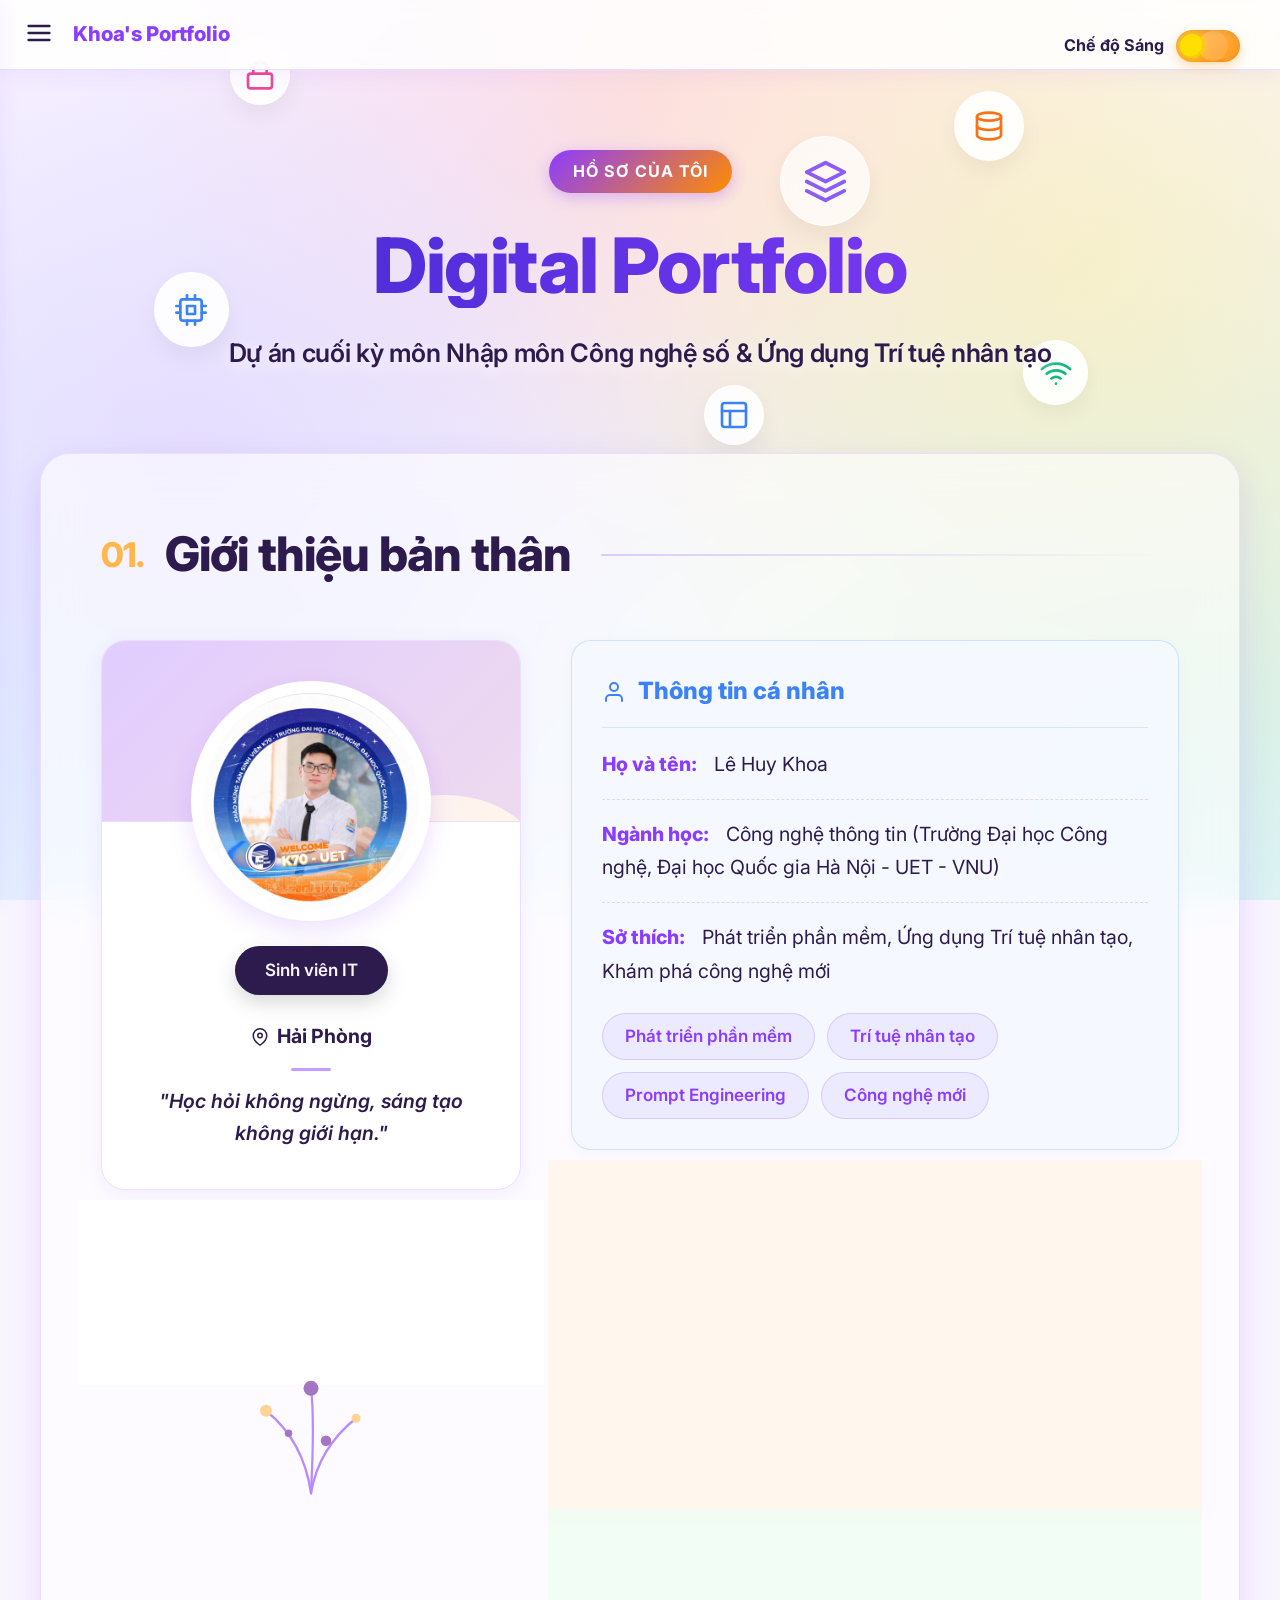
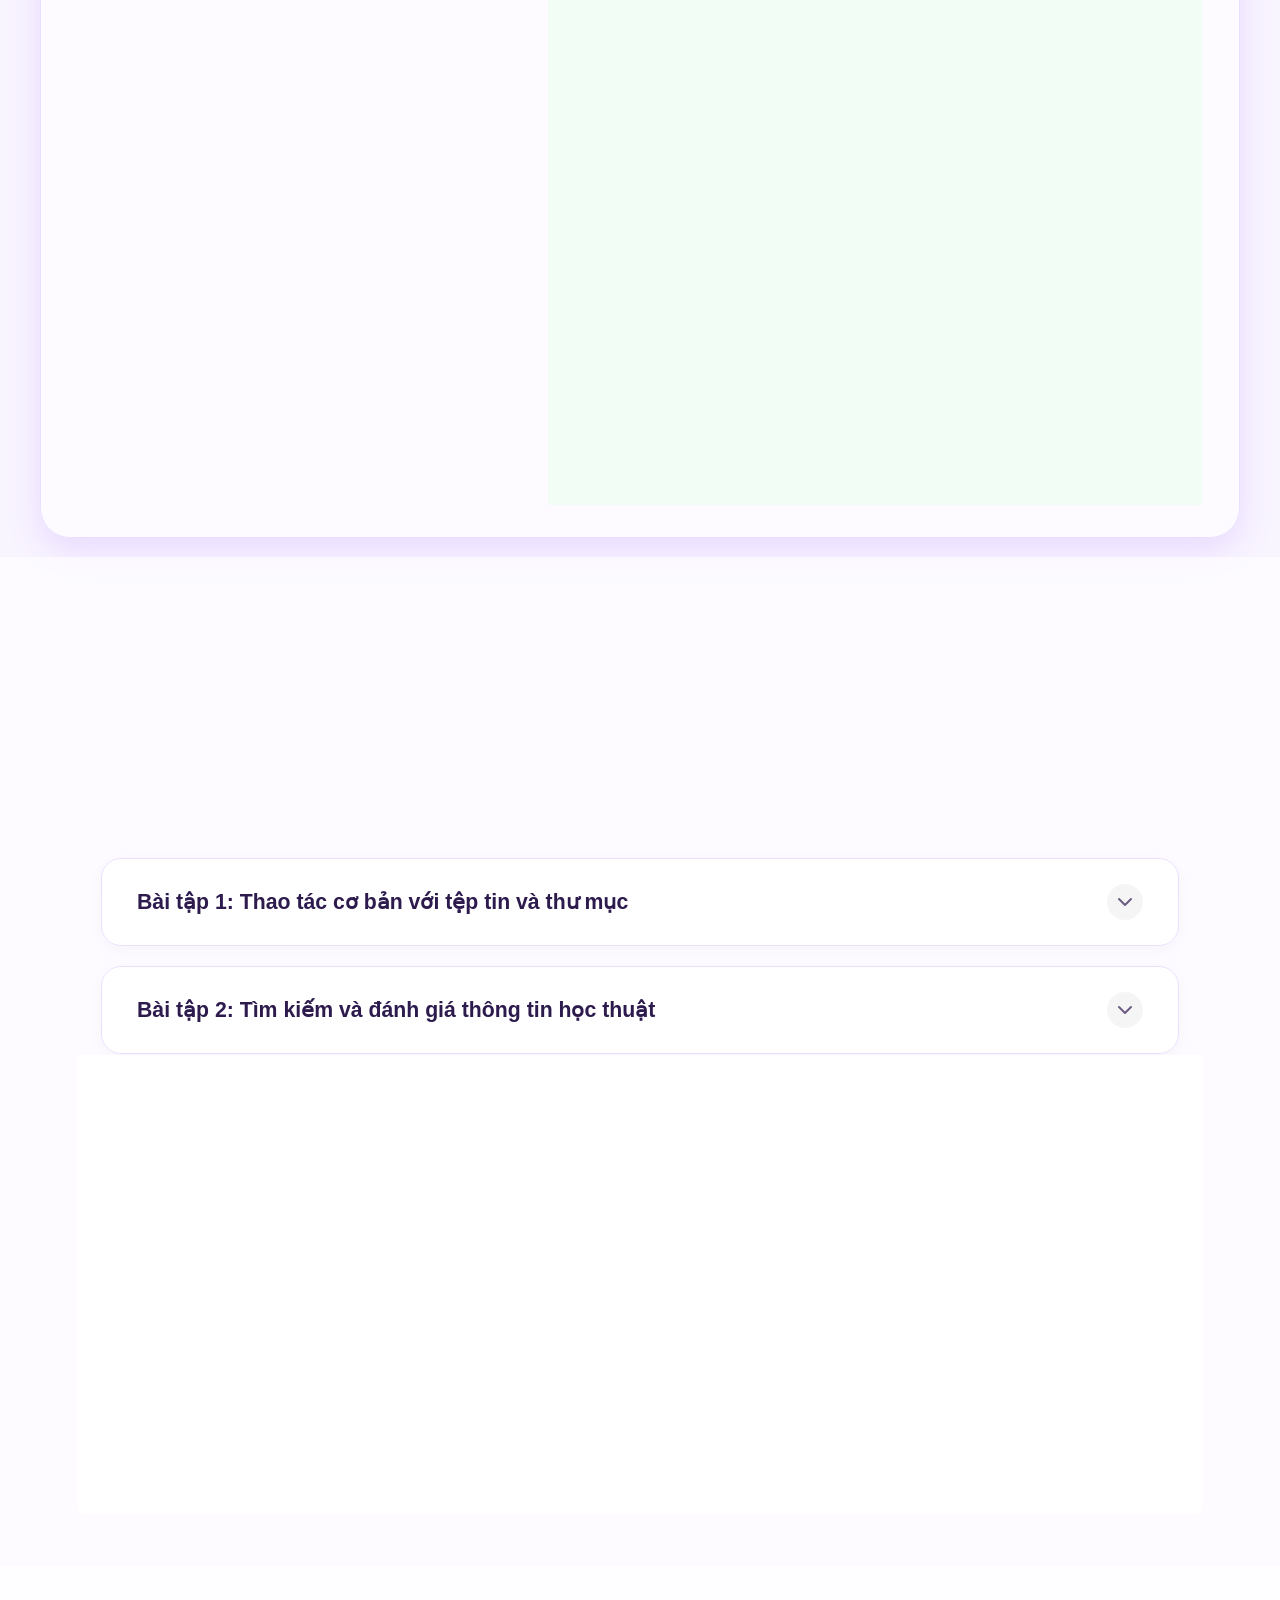
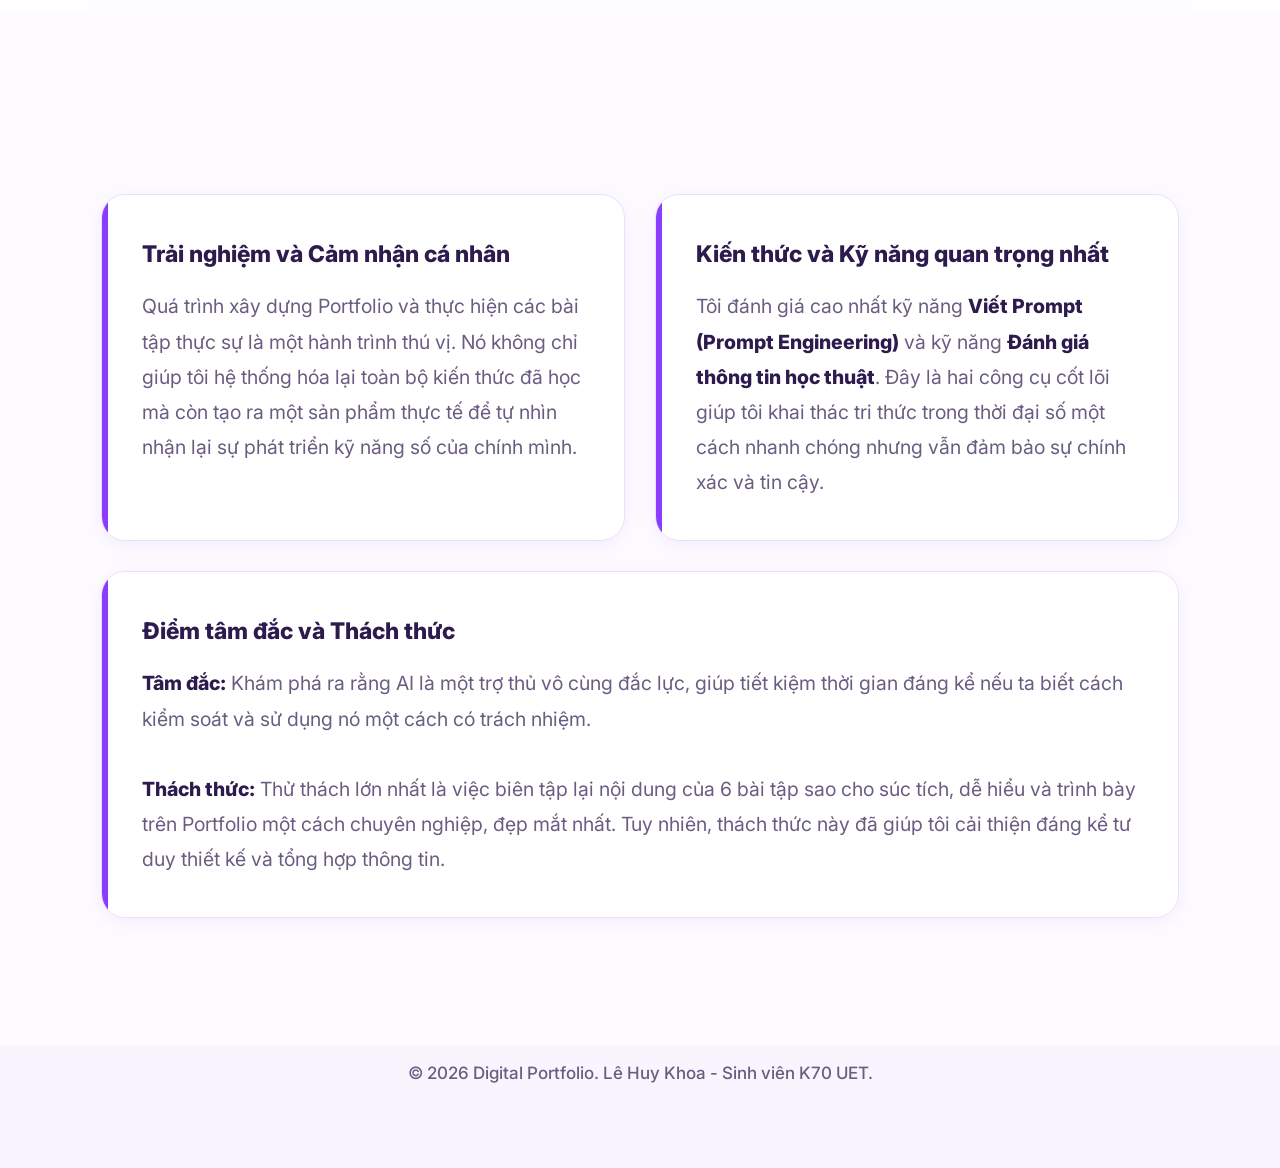
==== index.html @ 53ec8038 "Fix blurriness on toggle button and add dynamic text label" ====
<!DOCTYPE html>
<html lang="vi">
<head>
    <meta charset="UTF-8">
    <meta name="viewport" content="width=device-width, initial-scale=1.0">
    <title>Hồ Sơ Kỹ Năng Số | Nhập môn Công nghệ</title>
    <link href="https://fonts.googleapis.com/css2?family=Inter:wght@300;400;500;600;700;800&display=swap" rel="stylesheet">
    <link rel="stylesheet" href="style.css">
</head>
<body>
    <!-- Theme Toggle Button -->
    <div class="theme-toggle-wrapper">
        <span class="theme-label" id="theme-label">Chế độ Sáng</span>
        <button class="theme-toggle" id="theme-toggle" aria-label="Chuyển đổi chế độ Sáng/Tối">
            <div class="toggle-track">
                <div class="toggle-sun-moon"></div>
            </div>
        </button>
    </div>
    
    <!-- Sidebar Navigation -->
    <aside class="sidebar" id="sidebar">
        <div class="sidebar-header">
            <h3 style="color: var(--primary-color); margin: 0; font-size: 1.5rem; font-weight: 800;">Khoa<span style="color: var(--accent-color);">.</span></h3>
            <button class="menu-close" id="menu-close">
                <svg width="24" height="24" viewBox="0 0 24 24" fill="none" stroke="currentColor" stroke-width="2" stroke-linecap="round" stroke-linejoin="round"><line x1="18" y1="6" x2="6" y2="18"></line><line x1="6" y1="6" x2="18" y2="18"></line></svg>
            </button>
        </div>
        <ul class="sidebar-links">
            <li><a href="#gioi-thieu">
                <svg width="20" height="20" viewBox="0 0 24 24" fill="none" stroke="currentColor" stroke-width="2" stroke-linecap="round" stroke-linejoin="round"><path d="M20 21v-2a4 4 0 0 0-4-4H8a4 4 0 0 0-4 4v2"></path><circle cx="12" cy="7" r="4"></circle></svg>
                Giới thiệu
            </a></li>
            <li class="has-submenu">
                <a href="#du-an" id="du-an-link">
                    <svg width="20" height="20" viewBox="0 0 24 24" fill="none" stroke="currentColor" stroke-width="2" stroke-linecap="round" stroke-linejoin="round"><rect x="2" y="3" width="20" height="14" rx="2" ry="2"></rect><line x1="8" y1="21" x2="16" y2="21"></line><line x1="12" y1="17" x2="12" y2="21"></line></svg>
                    Dự án 
                    <svg class="chevron" width="16" height="16" viewBox="0 0 24 24" fill="none" stroke="currentColor" stroke-width="2" stroke-linecap="round" stroke-linejoin="round"><polyline points="6 9 12 15 18 9"></polyline></svg>
                </a>
                <ul class="submenu">
                    <li><a href="#du-an" class="submenu-link" data-target="0">Bài 1: Thao tác tệp tin</a></li>
                    <li><a href="#du-an" class="submenu-link" data-target="1">Bài 2: Tìm kiếm TT</a></li>
                    <li><a href="#du-an" class="submenu-link" data-target="2">Bài 3: Viết Prompt</a></li>
                    <li><a href="#du-an" class="submenu-link" data-target="3">Bài 4: Hợp tác nhóm</a></li>
                    <li><a href="#du-an" class="submenu-link" data-target="4">Bài 5: AI tạo sinh</a></li>
                    <li><a href="#du-an" class="submenu-link" data-target="5">Bài 6: AI có trách nhiệm</a></li>
                </ul>
            </li>
            <li><a href="#tong-ket">
                <svg width="20" height="20" viewBox="0 0 24 24" fill="none" stroke="currentColor" stroke-width="2" stroke-linecap="round" stroke-linejoin="round"><path d="M14 2H6a2 2 0 0 0-2 2v16a2 2 0 0 0 2 2h12a2 2 0 0 0 2-2V8z"></path><polyline points="14 2 14 8 20 8"></polyline><line x1="16" y1="13" x2="8" y2="13"></line><line x1="16" y1="17" x2="8" y2="17"></line><polyline points="10 9 9 9 8 9"></polyline></svg>
                Tổng kết
            </a></li>
        </ul>
    </aside>

    <!-- Top Navigation Bar (Mobile Header) -->
    <nav class="top-nav-mobile">
        <button class="hamburger" id="hamburger">
            <svg width="28" height="28" viewBox="0 0 24 24" fill="none" stroke="currentColor" stroke-width="2" stroke-linecap="round" stroke-linejoin="round"><line x1="3" y1="12" x2="21" y2="12"></line><line x1="3" y1="6" x2="21" y2="6"></line><line x1="3" y1="18" x2="21" y2="18"></line></svg>
        </button>
        <div class="mobile-logo">Khoa's Portfolio</div>
    </nav>
    <header class="hero">
        <!-- Animated Tech Bubbles -->
        <div class="tech-bubble bubble-pink bubble-1">
            <svg width="24" height="24" viewBox="0 0 24 24" fill="none" stroke="currentColor" stroke-width="2" stroke-linecap="round" stroke-linejoin="round">
                <rect x="3" y="11" width="18" height="11" rx="2" ry="2"></rect>
                <path d="M7 11V7a5 5 0 0 1 10 0v4"></path>
            </svg>
        </div>
        <div class="tech-bubble bubble-orange bubble-2">
            <svg width="24" height="24" viewBox="0 0 24 24" fill="none" stroke="currentColor" stroke-width="2" stroke-linecap="round" stroke-linejoin="round">
                <ellipse cx="12" cy="5" rx="9" ry="3"></ellipse>
                <path d="M21 12c0 1.66-4 3-9 3s-9-1.34-9-3"></path>
                <path d="M3 5v14c0 1.66 4 3 9 3s9-1.34 9-3V5"></path>
            </svg>
        </div>
        <div class="tech-bubble bubble-blue bubble-3">
            <svg width="24" height="24" viewBox="0 0 24 24" fill="none" stroke="currentColor" stroke-width="2" stroke-linecap="round" stroke-linejoin="round">
                <rect x="4" y="4" width="16" height="16" rx="2" ry="2"></rect>
                <rect x="9" y="9" width="6" height="6"></rect>
                <line x1="9" y1="1" x2="9" y2="4"></line>
                <line x1="15" y1="1" x2="15" y2="4"></line>
                <line x1="9" y1="20" x2="9" y2="23"></line>
                <line x1="15" y1="20" x2="15" y2="23"></line>
                <line x1="20" y1="9" x2="23" y2="9"></line>
                <line x1="20" y1="14" x2="23" y2="14"></line>
                <line x1="1" y1="9" x2="4" y2="9"></line>
                <line x1="1" y1="14" x2="4" y2="14"></line>
            </svg>
        </div>
        <div class="tech-bubble bubble-green bubble-4">
            <svg width="24" height="24" viewBox="0 0 24 24" fill="none" stroke="currentColor" stroke-width="2" stroke-linecap="round" stroke-linejoin="round">
                <path d="M5 12.55a11 11 0 0 1 14.08 0"></path>
                <path d="M1.42 9a16 16 0 0 1 21.16 0"></path>
                <path d="M8.53 16.11a6 6 0 0 1 6.95 0"></path>
                <line x1="12" y1="20" x2="12.01" y2="20"></line>
            </svg>
        </div>
        <div class="tech-bubble bubble-purple bubble-5">
            <svg width="24" height="24" viewBox="0 0 24 24" fill="none" stroke="currentColor" stroke-width="2" stroke-linecap="round" stroke-linejoin="round">
                <polygon points="12 2 2 7 12 12 22 7 12 2"></polygon>
                <polyline points="2 17 12 22 22 17"></polyline>
                <polyline points="2 12 12 17 22 12"></polyline>
            </svg>
        </div>
        <div class="tech-bubble bubble-blue bubble-6">
            <svg width="24" height="24" viewBox="0 0 24 24" fill="none" stroke="currentColor" stroke-width="2" stroke-linecap="round" stroke-linejoin="round">
                <rect x="3" y="3" width="18" height="18" rx="2" ry="2"></rect>
                <line x1="3" y1="9" x2="21" y2="9"></line>
                <line x1="9" y1="21" x2="9" y2="9"></line>
            </svg>
        </div>
        <div class="container">
            <div class="code-badge">Hồ Sơ Của Tôi</div>
            <h1>Digital Portfolio</h1>
            <p class="subtitle">Dự án cuối kỳ môn Nhập môn Công nghệ số & Ứng dụng Trí tuệ nhân tạo</p>
        </div>
    </header>

    <main class="container">
        <!-- Trang Giới thiệu -->
        <section id="gioi-thieu" class="section glass-panel">
            <h2><span class="section-num">01.</span> Giới thiệu bản thân</h2>
            
            <div class="profile-wrapper">
                <div class="left-column">
                    <div class="profile-sidebar">
                        <div class="avatar-glow">
                            <img src="avatar.png" alt="Ảnh cá nhân" class="avatar-img" id="user-avatar">
                        </div>
                        <div class="tech-badge">
                            Sinh viên IT
                        </div>
                        <div class="profile-extra">
                            <p class="location">
                                <svg width="18" height="18" viewBox="0 0 24 24" fill="none" stroke="currentColor" stroke-width="2" stroke-linecap="round" stroke-linejoin="round"><path d="M21 10c0 7-9 13-9 13s-9-6-9-13a9 9 0 0 1 18 0z"></path><circle cx="12" cy="10" r="3"></circle></svg>
                                Hải Phòng
                            </p>
                            <div class="divider"></div>
                            <p class="quote">"Học hỏi không ngừng, sáng tạo không giới hạn."</p>
                        </div>
                    </div>
                    
                    <!-- Decorative Connect Card -->
                    <div class="info-item connect-card" style="text-align: center; padding: 25px;">
                        <h4 style="color: var(--primary-color); margin-bottom: 15px; font-size: 1.3rem; font-weight: 800;">Kết nối với mình</h4>
                        <div class="social-links" style="display: flex; justify-content: center; gap: 20px;">
                            <a href="#" style="color: var(--text-muted); transition: color 0.3s;"><svg width="24" height="24" viewBox="0 0 24 24" fill="none" stroke="currentColor" stroke-width="2" stroke-linecap="round" stroke-linejoin="round"><path d="M9 19c-5 1.5-5-2.5-7-3m14 6v-3.87a3.37 3.37 0 0 0-.94-2.61c3.14-.35 6.44-1.54 6.44-7A5.44 5.44 0 0 0 20 4.77 5.07 5.07 0 0 0 19.91 1S18.73.65 16 2.48a13.38 13.38 0 0 0-7 0C6.27.65 5.09 1 5.09 1A5.07 5.07 0 0 0 5 4.77a5.44 5.44 0 0 0-1.5 3.78c0 5.42 3.3 6.61 6.44 7A3.37 3.37 0 0 0 9 18.13V22"></path></svg></a>
                            <a href="#" style="color: var(--text-muted); transition: color 0.3s;"><svg width="24" height="24" viewBox="0 0 24 24" fill="none" stroke="currentColor" stroke-width="2" stroke-linecap="round" stroke-linejoin="round"><path d="M16 8a6 6 0 0 1 6 6v7h-4v-7a2 2 0 0 0-2-2 2 2 0 0 0-2 2v7h-4v-7a6 6 0 0 1 6-6z"></path><rect x="2" y="9" width="4" height="12"></rect><circle cx="4" cy="4" r="2"></circle></svg></a>
                            <a href="#" style="color: var(--text-muted); transition: color 0.3s;"><svg width="24" height="24" viewBox="0 0 24 24" fill="none" stroke="currentColor" stroke-width="2" stroke-linecap="round" stroke-linejoin="round"><path d="M4 4h16c1.1 0 2 .9 2 2v12c0 1.1-.9 2-2 2H4c-1.1 0-2-.9-2-2V6c0-1.1.9-2 2-2z"></path><polyline points="22,6 12,13 2,6"></polyline></svg></a>
                        </div>
                    </div>

                    <!-- Decorative illustration to fill space -->
                    <div class="decorative-art" style="text-align: center; margin-top: -10px; opacity: 0.6;">
                        <svg width="150" height="120" viewBox="0 0 200 150" fill="none" xmlns="http://www.w3.org/2000/svg">
                            <path d="M100 150 Q90 80 40 40" stroke="var(--primary-color)" stroke-width="3" fill="none" stroke-linecap="round"/>
                            <path d="M100 150 Q110 90 160 50" stroke="var(--primary-color)" stroke-width="3" fill="none" stroke-linecap="round"/>
                            <path d="M100 150 Q105 50 100 10" stroke="var(--primary-color)" stroke-width="3" fill="none" stroke-linecap="round"/>
                            <circle cx="40" cy="40" r="8" fill="var(--accent-light)"/>
                            <circle cx="160" cy="50" r="6" fill="var(--accent-light)"/>
                            <circle cx="100" cy="10" r="10" fill="var(--primary-hover)"/>
                            <circle cx="70" cy="70" r="5" fill="var(--primary-hover)"/>
                            <circle cx="120" cy="80" r="7" fill="var(--primary-hover)"/>
                        </svg>
                    </div>
                </div>
                
                <div class="info-grid custom-grid">
                    <div class="info-item personal-info tint-blue">
                        <h3>
                            <svg width="24" height="24" viewBox="0 0 24 24" fill="none" stroke="currentColor" stroke-width="2" stroke-linecap="round" stroke-linejoin="round"><path d="M20 21v-2a4 4 0 0 0-4-4H8a4 4 0 0 0-4 4v2"></path><circle cx="12" cy="7" r="4"></circle></svg>
                            Thông tin cá nhân
                        </h3>
                        <ul class="tech-list">
                            <li><strong>Họ và tên:</strong> Lê Huy Khoa</li>
                            <li><strong>Ngành học:</strong> Công nghệ thông tin (Trường Đại học Công nghệ, Đại học Quốc gia Hà Nội - UET - VNU)</li>
                            <li><strong>Sở thích:</strong> Phát triển phần mềm, Ứng dụng Trí tuệ nhân tạo, Khám phá công nghệ mới</li>
                        </ul>
                        <div class="tech-skills">
                            <span class="skill-tag">Phát triển phần mềm</span>
                            <span class="skill-tag">Trí tuệ nhân tạo</span>
                            <span class="skill-tag">Prompt Engineering</span>
                            <span class="skill-tag">Công nghệ mới</span>
                        </div>
                    </div>
                    <div class="info-item tint-orange">
                        <h3>
                            <svg width="24" height="24" viewBox="0 0 24 24" fill="none" stroke="currentColor" stroke-width="2" stroke-linecap="round" stroke-linejoin="round"><line x1="12" y1="20" x2="12" y2="10"></line><line x1="18" y1="20" x2="18" y2="4"></line><line x1="6" y1="20" x2="6" y2="16"></line></svg>
                            Định hướng Phát triển
                        </h3>
                        <p>Định hướng của mình là liên tục rèn luyện và nâng cao trình độ chuyên môn để trở thành một <strong>kỹ sư phần mềm</strong> toàn diện. Mình khao khát được tạo ra những sản phẩm số có giá trị thực tiễn, đặc biệt là các phần mềm kết hợp AI để giải quyết các bài toán trong đời sống.</p>
                    </div>
                    <div class="info-item tint-green">
                        <h3>
                            <svg width="24" height="24" viewBox="0 0 24 24" fill="none" stroke="currentColor" stroke-width="2" stroke-linecap="round" stroke-linejoin="round"><path d="M22 19a2 2 0 0 1-2 2H4a2 2 0 0 1-2-2V5a2 2 0 0 1 2-2h5l2 3h9a2 2 0 0 1 2 2z"></path></svg>
                            Ý nghĩa của Portfolio
                        </h3>
                        <ul class="tech-list">
                            <li>Đúc kết và hệ thống hóa lại toàn bộ những kỹ năng cốt lõi đã tích lũy qua học phần "Nhập môn Công nghệ số & Ứng dụng Trí tuệ nhân tạo".</li>
                            <li>Xây dựng một hồ sơ năng lực trực tuyến chuyên nghiệp nhằm phục vụ cho công việc và học tập ở các giai đoạn sau.</li>
                            <li>Liên kết các bài tập thực hành đơn lẻ thành một dự án tổng thể và thống nhất.</li>
                            <li>Lưu giữ và chia sẻ hành trình trải nghiệm qua 6 nhiệm vụ lớn nhỏ trong suốt khóa học.</li>
                        </ul>
                    </div>
                </div>
            </div>
        </section>

        <!-- Trang Dự án -->
        <section id="du-an" class="section glass-panel">
            <h2><span class="section-num">02.</span> Dự án & Bài tập</h2>
            <p class="section-desc">Tập hợp các bài tập và dự án thực hành trong suốt khóa học. <strong>(Nhấn vào từng bài tập để xem chi tiết)</strong></p>
            
            <div class="accordion">
                <!-- Bài tập 1 -->
                <div class="accordion-item">
                    <button class="accordion-header">
                        Bài tập 1: Thao tác cơ bản với tệp tin và thư mục
                        <svg class="icon" width="24" height="24" viewBox="0 0 24 24" fill="none" stroke="currentColor" stroke-width="2" stroke-linecap="round" stroke-linejoin="round"><polyline points="6 9 12 15 18 9"></polyline></svg>
                    </button>
                    <div class="accordion-content">
                        <div class="content-inner split-screen">
                            <div class="split-left">
                                <div class="pdf-container">
                                <div class="mobile-pdf-fallback">
                                    <a href="Thao tác cơ bản với tệp tin và thư mục.pdf" target="_blank" class="btn-download">📄 Nhấn vào đây để Xem/Tải File PDF (Dành cho điện thoại)</a>
                                </div>
                                <embed src="Thao tác cơ bản với tệp tin và thư mục.pdf" type="application/pdf" width="100%" height="600px">
                            </div>
                            </div>
                            <div class="split-right">
                                <div class="project-info">
                                    <h4>Mục tiêu:</h4>
                            <p>Hiểu và thực hành quản lý tệp tin hiệu quả. Trình bày cấu trúc thư mục tối ưu và tuân thủ các quy tắc đặt tên tệp rõ ràng, khoa học.</p>
                            <h4>Tóm tắt quá trình thực hiện:</h4>
                            <p>Tiến hành thiết lập một cấu trúc cây thư mục logic phục vụ cho việc học tập nhiều môn học khác nhau. Áp dụng các quy tắc đặt tên tệp thống nhất (ví dụ: TenMon_BaiTap_HoTen) và chụp ảnh minh họa lại quá trình này.</p>
                                </div>
                            </div>
                        </div>
                    </div>
                </div>

                <!-- Bài tập 2 -->
                <div class="accordion-item">
                    <button class="accordion-header">
                        Bài tập 2: Tìm kiếm và đánh giá thông tin học thuật
                        <svg class="icon" width="24" height="24" viewBox="0 0 24 24" fill="none" stroke="currentColor" stroke-width="2" stroke-linecap="round" stroke-linejoin="round"><polyline points="6 9 12 15 18 9"></polyline></svg>
                    </button>
                    <div class="accordion-content">
                        <div class="content-inner split-screen">
                            <div class="split-left">
                                <div class="pdf-container">
                                <div class="mobile-pdf-fallback">
                                    <a href="Tìm kiếm và đánh giá thông tin học thuật.pdf" target="_blank" class="btn-download">📄 Nhấn vào đây để Xem/Tải File PDF (Dành cho điện thoại)</a>
                                </div>
                                <embed src="Tìm kiếm và đánh giá thông tin học thuật.pdf" type="application/pdf" width="100%" height="600px">
                            </div>
                            </div>
                            <div class="split-right">
                                <div class="project-info">
                                    <h4>Mục tiêu:</h4>
                            <p>Thành thạo sử dụng các toán tử tìm kiếm nâng cao để tra cứu tài liệu học thuật và biết cách đánh giá độ tin cậy của các nguồn thông tin.</p>
                            <h4>Tóm tắt quá trình thực hiện:</h4>
                            <p>Sử dụng các nền tảng như Google Scholar, kết hợp các toán tử (AND, OR, ngoặc kép "", site:) để lọc kết quả. Sau đó, lập bảng phân tích, đánh giá các nguồn thông tin thu thập được dựa trên tính chính xác, tính khách quan và độ uy tín.</p>
                                </div>
                            </div>
                        </div>
                    </div>
                </div>

                <!-- Bài tập 3 -->
                <div class="accordion-item">
                    <button class="accordion-header">
                        Bài tập 3: Viết Prompt hiệu quả cho các tác vụ học tập
                        <svg class="icon" width="24" height="24" viewBox="0 0 24 24" fill="none" stroke="currentColor" stroke-width="2" stroke-linecap="round" stroke-linejoin="round"><polyline points="6 9 12 15 18 9"></polyline></svg>
                    </button>
                    <div class="accordion-content">
                        <div class="content-inner split-screen">
                            <div class="split-left">
                                <div class="pdf-container">
                                <div class="mobile-pdf-fallback">
                                    <a href="Viết Prompt hiệu quả cho các tác vụ học tập.pdf" target="_blank" class="btn-download">📄 Nhấn vào đây để Xem/Tải File PDF (Dành cho điện thoại)</a>
                                </div>
                                <embed src="Viết Prompt hiệu quả cho các tác vụ học tập.pdf" type="application/pdf" width="100%" height="600px">
                            </div>
                            </div>
                            <div class="split-right">
                                <div class="project-info">
                                    <h4>Mục tiêu:</h4>
                            <p>Tương tác hiệu quả với các công cụ Trí tuệ nhân tạo (Generative AI) bằng cách viết lời nhắc (Prompt) tối ưu, rõ ràng và có đầy đủ ngữ cảnh.</p>
                            <h4>Tóm tắt quá trình thực hiện:</h4>
                            <p>Thực hiện so sánh kết quả sinh ra giữa một prompt cơ bản (ngắn gọn, thiếu ngữ cảnh) và một prompt đã được cải tiến (áp dụng các nguyên tắc đóng vai, nêu rõ yêu cầu, định dạng đầu ra). Phân tích sự vượt trội về chất lượng câu trả lời từ AI.</p>
                                </div>
                            </div>
                        </div>
                    </div>
                </div>

                <!-- Bài tập 4 -->
                <div class="accordion-item">
                    <button class="accordion-header">
                        Bài tập 4: Sử dụng công cụ hợp tác trực tuyến cho dự án nhóm
                        <svg class="icon" width="24" height="24" viewBox="0 0 24 24" fill="none" stroke="currentColor" stroke-width="2" stroke-linecap="round" stroke-linejoin="round"><polyline points="6 9 12 15 18 9"></polyline></svg>
                    </button>
                    <div class="accordion-content">
                        <div class="content-inner split-screen">
                            <div class="split-left">
                                <div class="pdf-container">
                                <div class="mobile-pdf-fallback">
                                    <a href="Sử dụng công cụ hợp tác trực tuyến cho dự án nhóm.pdf" target="_blank" class="btn-download">📄 Nhấn vào đây để Xem/Tải File PDF (Dành cho điện thoại)</a>
                                </div>
                                <embed src="Sử dụng công cụ hợp tác trực tuyến cho dự án nhóm.pdf" type="application/pdf" width="100%" height="600px">
                            </div>
                            </div>
                            <div class="split-right">
                                <div class="project-info">
                                    <h4>Mục tiêu:</h4>
                            <p>Áp dụng thành thạo các công cụ làm việc nhóm trực tuyến để quản lý tiến độ, chia sẻ tài nguyên và duy trì giao tiếp hiệu quả trong dự án.</p>
                            <h4>Tóm tắt quá trình thực hiện:</h4>
                            <p>Khởi tạo không gian làm việc trên công cụ quản lý dự án, tiến hành phân công nhiệm vụ rõ ràng cho từng thành viên. Sử dụng Google Docs/Drive để chỉnh sửa tài liệu đồng thời, phối hợp trực tuyến và lưu lại các minh chứng làm việc nhóm.</p>
                                </div>
                            </div>
                        </div>
                    </div>
                </div>

                <!-- Bài tập 5 -->
                <div class="accordion-item">
                    <button class="accordion-header">
                        Bài tập 5: Sử dụng AI tạo sinh hỗ trợ sáng tạo nội dung
                        <svg class="icon" width="24" height="24" viewBox="0 0 24 24" fill="none" stroke="currentColor" stroke-width="2" stroke-linecap="round" stroke-linejoin="round"><polyline points="6 9 12 15 18 9"></polyline></svg>
                    </button>
                    <div class="accordion-content">
                        <div class="content-inner split-screen">
                            <div class="split-left">
                                <div class="pdf-container">
                                <div class="mobile-pdf-fallback">
                                    <a href="Sử dụng Al tạo sinh hỗ trợ sáng tạo nội dung.pdf" target="_blank" class="btn-download">📄 Nhấn vào đây để Xem/Tải File PDF (Dành cho điện thoại)</a>
                                </div>
                                <embed src="Sử dụng Al tạo sinh hỗ trợ sáng tạo nội dung.pdf" type="application/pdf" width="100%" height="600px">
                            </div>
                            </div>
                            <div class="split-right">
                                <div class="project-info">
                                    <h4>Mục tiêu:</h4>
                            <p>Khai thác tiềm năng của AI tạo sinh (sinh văn bản, hình ảnh) để tối ưu hóa và hỗ trợ quá trình sáng tạo nội dung số phong phú.</p>
                            <h4>Tóm tắt quá trình thực hiện:</h4>
                            <p>Sử dụng AI để gợi ý ý tưởng, phác thảo cấu trúc bài viết và hỗ trợ tạo ra các thành phần nội dung số (ví dụ: hình ảnh minh họa). Sau đó, tiến hành chỉnh sửa, biên tập lại để tạo ra sản phẩm hoàn thiện mang dấu ấn cá nhân.</p>
                                </div>
                            </div>
                        </div>
                    </div>
                </div>

                <!-- Bài tập 6 -->
                <div class="accordion-item">
                    <button class="accordion-header">
                        Bài tập 6: Sử dụng AI có trách nhiệm trong học tập và nghiên cứu
                        <svg class="icon" width="24" height="24" viewBox="0 0 24 24" fill="none" stroke="currentColor" stroke-width="2" stroke-linecap="round" stroke-linejoin="round"><polyline points="6 9 12 15 18 9"></polyline></svg>
                    </button>
                    <div class="accordion-content">
                        <div class="content-inner split-screen">
                            <div class="split-left">
                                <div class="pdf-container">
                                <div class="mobile-pdf-fallback">
                                    <a href="Sử dụng Al có trách nghiệm trong học tập và nghiên cứu.pdf" target="_blank" class="btn-download">📄 Nhấn vào đây để Xem/Tải File PDF (Dành cho điện thoại)</a>
                                </div>
                                <embed src="Sử dụng Al có trách nghiệm trong học tập và nghiên cứu.pdf" type="application/pdf" width="100%" height="600px">
                            </div>
                            </div>
                            <div class="split-right">
                                <div class="project-info">
                                    <h4>Mục tiêu:</h4>
                            <p>Nhận thức sâu sắc về các vấn đề đạo đức, liêm chính học thuật khi ứng dụng AI và xây dựng được bộ nguyên tắc cá nhân trong việc sử dụng.</p>
                            <h4>Tóm tắt quá trình thực hiện:</h4>
                            <p>Nghiên cứu các rủi ro tiềm ẩn như đạo văn, thiên kiến thuật toán, thông tin sai lệch. Từ đó, xây dựng một bản tuyên ngôn/bộ nguyên tắc cá nhân cam kết về việc sử dụng AI một cách minh bạch, có trách nhiệm và tôn trọng bản quyền.</p>
                                </div>
                            </div>
                        </div>
                    </div>
                </div>

            </div>
        </section>

        <!-- Trang Tổng kết -->
        <section id="tong-ket" class="section glass-panel">
            <h2><span class="section-num">03.</span> Tổng kết</h2>
            <div class="summary-content">
                <div class="summary-card">
                    <h4>Trải nghiệm và Cảm nhận cá nhân</h4>
                    <p>Quá trình xây dựng Portfolio và thực hiện các bài tập thực sự là một hành trình thú vị. Nó không chỉ giúp tôi hệ thống hóa lại toàn bộ kiến thức đã học mà còn tạo ra một sản phẩm thực tế để tự nhìn nhận lại sự phát triển kỹ năng số của chính mình.</p>
                </div>
                <div class="summary-card">
                    <h4>Kiến thức và Kỹ năng quan trọng nhất</h4>
                    <p>Tôi đánh giá cao nhất kỹ năng <strong>Viết Prompt (Prompt Engineering)</strong> và kỹ năng <strong>Đánh giá thông tin học thuật</strong>. Đây là hai công cụ cốt lõi giúp tôi khai thác tri thức trong thời đại số một cách nhanh chóng nhưng vẫn đảm bảo sự chính xác và tin cậy.</p>
                </div>
                <div class="summary-card">
                    <h4>Điểm tâm đắc và Thách thức</h4>
                    <p><strong>Tâm đắc:</strong> Khám phá ra rằng AI là một trợ thủ vô cùng đắc lực, giúp tiết kiệm thời gian đáng kể nếu ta biết cách kiểm soát và sử dụng nó một cách có trách nhiệm.<br><br>
                    <strong>Thách thức:</strong> Thử thách lớn nhất là việc biên tập lại nội dung của 6 bài tập sao cho súc tích, dễ hiểu và trình bày trên Portfolio một cách chuyên nghiệp, đẹp mắt nhất. Tuy nhiên, thách thức này đã giúp tôi cải thiện đáng kể tư duy thiết kế và tổng hợp thông tin.</p>
                </div>
            </div>
        </section>
    </main>

    <footer>
        <p>© 2026 Digital Portfolio. Lê Huy Khoa - Sinh viên K70 UET.</p>
    </footer>

    <script src="script.js"></script>
</body>
</html>
---- style.css ----
:root {
    --primary-color: #8b3dff; /* Vibrant lavender/purple */
    --primary-hover: #6a1b9a; /* Deep purple */
    --accent-color: #ff8c00;  /* Sunset orange */
    --accent-light: #ffb74d;  /* Sunset yellow/orange light */
    --bg-main: #f9f5ff;       /* Soft warm purple/white */
    --bg-card: #ffffff;       /* Pure white */
    --card-border: #ebdfff;   /* Light purple border */
    --text-main: #2d1b4e;     /* Deep purple/black */
    --text-muted: #6b5c82;    
    --shadow-sm: 0 4px 20px rgba(139, 61, 255, 0.08);
    --shadow-md: 0 12px 35px rgba(139, 61, 255, 0.15);
    
    /* Glassmorphism Variables */
    --glass-bg: rgba(255, 255, 255, 0.85);
    --glass-tint-blue: rgba(244, 248, 255, 0.85);
    --glass-tint-orange: rgba(255, 246, 235, 0.85);
    --glass-tint-green: rgba(240, 253, 244, 0.85);
    --glass-border: rgba(255, 255, 255, 0.6);
    --glass-icon-bg: rgba(0, 0, 0, 0.04);
    --sidebar-header-bg: linear-gradient(135deg, #f0e6ff, #fff5eb);
}

[data-theme="dark"] {
    --primary-color: #9d5dff; 
    --primary-hover: #7b2cbf; 
    --accent-color: #ffa726;  
    --accent-light: #ffcc80;  
    --bg-main: #0f0a1f;       
    --bg-card: #1a103c;       
    --card-border: #3b28cc;   
    --text-main: #f8f8f2;     
    --text-muted: #a39eb8;    
    --shadow-sm: 0 4px 20px rgba(0, 0, 0, 0.4);
    --shadow-md: 0 12px 35px rgba(0, 0, 0, 0.6);
    
    --glass-bg: rgba(26, 16, 60, 0.85);
    --glass-tint-blue: rgba(20, 25, 45, 0.85);
    --glass-tint-orange: rgba(35, 20, 15, 0.85);
    --glass-tint-green: rgba(15, 30, 25, 0.85);
    --glass-border: rgba(255, 255, 255, 0.05);
    --glass-icon-bg: rgba(255, 255, 255, 0.1);
    --sidebar-header-bg: linear-gradient(135deg, #1f113a, #2a1b3d);
}

html {
    font-size: 17px; /* Globally increases all rem values */
    scroll-behavior: smooth;
}

* {
    margin: 0;
    padding: 0;
    box-sizing: border-box;
}

body {
    font-family: 'Inter', sans-serif;
    background-color: var(--bg-main);
    background-image: 
        radial-gradient(circle at 15% 50%, rgba(228, 207, 255, 0.6), transparent 50%),
        radial-gradient(circle at 85% 30%, rgba(255, 238, 173, 0.6), transparent 50%),
        radial-gradient(circle at 90% 80%, rgba(179, 238, 226, 0.6), transparent 50%),
        radial-gradient(circle at 10% 80%, rgba(200, 240, 255, 0.6), transparent 50%),
        radial-gradient(circle at 50% 10%, rgba(255, 204, 213, 0.6), transparent 50%);
    background-attachment: fixed;
    color: var(--text-main);
    line-height: 1.7;
    min-height: 100vh;
    padding-bottom: 80px;
    -webkit-font-smoothing: antialiased;
    -moz-osx-font-smoothing: grayscale;
    transition: background-color 0.4s ease, color 0.4s ease;
}

[data-theme="dark"] body {
    background-image: 
        radial-gradient(circle at 15% 50%, rgba(139, 61, 255, 0.15), transparent 50%),
        radial-gradient(circle at 85% 30%, rgba(255, 140, 0, 0.15), transparent 50%),
        radial-gradient(circle at 90% 80%, rgba(0, 191, 255, 0.15), transparent 50%),
        radial-gradient(circle at 10% 80%, rgba(59, 130, 246, 0.15), transparent 50%),
        radial-gradient(circle at 50% 10%, rgba(236, 72, 153, 0.15), transparent 50%);
}

/* Custom Scrollbar */
::-webkit-scrollbar {
    width: 12px;
}
::-webkit-scrollbar-track {
    background: var(--bg-main);
}
::-webkit-scrollbar-thumb {
    background: linear-gradient(to bottom, var(--primary-color), var(--accent-color));
    border-radius: 10px;
    border: 3px solid var(--bg-main);
}
::-webkit-scrollbar-thumb:hover {
    background: var(--primary-hover);
}

strong {
    font-weight: 800;
    color: var(--text-main);
}

.container {
    max-width: 1400px;
    margin: 0 auto;
    padding: 0 40px;
    transition: transform 0.4s cubic-bezier(0.4, 0, 0.2, 1);
}

.hero .container {
    position: relative;
    z-index: 2;
}

/* Hero Section (Premium Layout) */
.hero {
    padding: 150px 0 80px;
    position: relative;
    text-align: center;
    overflow: hidden;
}

/* Floating Tech Bubbles */
.tech-bubble {
    position: absolute;
    width: 65px;
    height: 65px;
    border-radius: 50%;
    display: flex;
    align-items: center;
    justify-content: center;
    background: rgba(255, 255, 255, 0.9);
    backdrop-filter: blur(4px);
    border: 1px solid rgba(255, 255, 255, 0.6);
    box-shadow: 0 10px 25px rgba(0, 0, 0, 0.05);
    animation: float 6s infinite ease-in-out;
    z-index: 0;
}

.tech-bubble svg {
    width: 32px;
    height: 32px;
}

.bubble-pink { color: #ec4899; }
.bubble-orange { color: #f97316; }
.bubble-blue { color: #3b82f6; }
.bubble-green { color: #10b981; }
.bubble-purple { color: #8b5cf6; }

/* Adjusted Positions matching the screenshot */
.bubble-1 { top: 10%; left: 18%; animation-delay: 0s; width: 60px; height: 60px; } /* Lock */
.bubble-2 { top: 20%; right: 20%; animation-delay: 1.2s; width: 70px; height: 70px; } /* Database */
.bubble-3 { top: 60%; left: 12%; animation-delay: 2.4s; width: 75px; height: 75px; } /* CPU */
.bubble-4 { top: 75%; right: 15%; animation-delay: 3.6s; width: 65px; height: 65px; } /* Wi-Fi */

/* Huge blurred purple stack overlapping 'Portfolio' */
.bubble-5 { 
    top: 30%; 
    right: 32%; 
    animation-delay: 1.5s; 
    width: 90px; 
    height: 90px;
    background: rgba(255, 255, 255, 0.7);
    backdrop-filter: blur(12px);
    z-index: 0;
}
.bubble-5 svg { width: 45px; height: 45px; }

.bubble-6 { top: 85%; left: 55%; animation-delay: 2.8s; width: 60px; height: 60px; } /* Window */

@keyframes float {
    0% { transform: translate(0, 0) rotate(0deg); }
    25% { transform: translate(15px, -25px) rotate(8deg); }
    50% { transform: translate(-10px, 15px) rotate(-5deg); }
    75% { transform: translate(-20px, -10px) rotate(5deg); }
    100% { transform: translate(0, 0) rotate(0deg); }
}

.code-badge {
    display: inline-flex;
    align-items: center;
    background: linear-gradient(135deg, var(--primary-color), var(--accent-color));
    color: #ffffff;
    padding: 8px 24px;
    border-radius: 40px;
    font-size: 0.95rem;
    font-weight: 700;
    margin-bottom: 30px;
    border: none;
    text-transform: uppercase;
    letter-spacing: 1px;
    box-shadow: 0 4px 15px rgba(139, 61, 255, 0.3);
}

.hero h1 {
    font-size: 4.5rem;
    font-weight: 800;
    background: linear-gradient(90deg, #3b28cc, #8b3dff, #1ca5db, #3b28cc);
    background-size: 300% 100%;
    animation: gradientShift 6s ease-in-out infinite;
    -webkit-background-clip: text;
    -webkit-text-fill-color: transparent;
    background-clip: text;
    color: transparent; /* Fallback */
    margin-bottom: 25px;
    letter-spacing: -1.5px;
    line-height: 1.1;
}

@keyframes gradientShift {
    0% { background-position: 0% 50%; }
    50% { background-position: 100% 50%; }
    100% { background-position: 0% 50%; }
}

.hero h1 span {
    color: var(--primary-color);
    display: inline-block;
    position: relative;
}

.hero h1 span::after {
    content: '';
    position: absolute;
    bottom: 8px;
    left: 0;
    width: 100%;
    height: 12px;
    background: var(--accent-light);
    opacity: 0.3;
    z-index: -1;
    border-radius: 10px;
}

.hero .subtitle {
    font-size: 1.5rem;
    color: var(--text-main);
    font-weight: 600;
    max-width: 850px;
    margin: 0 auto;
    line-height: 1.6;
    letter-spacing: -0.3px;
    text-shadow: 0 4px 15px rgba(255, 255, 255, 0.8);
}

/* Sections */
.section {
    background: rgba(255, 255, 255, 0.6);
    backdrop-filter: blur(20px);
    border: 1px solid var(--card-border);
    border-radius: 30px;
    padding: 60px;
    margin-bottom: 60px;
    box-shadow: var(--shadow-md);
}

section h2 {
    font-size: 2.8rem;
    margin-bottom: 45px;
    color: var(--text-main);
    font-weight: 800;
    display: flex;
    align-items: center;
    letter-spacing: -0.8px;
}

section h2::after {
    content: '';
    flex: 1;
    height: 2px;
    background: linear-gradient(to right, var(--primary-color), transparent);
    opacity: 0.25;
    margin-left: 30px;
    border-radius: 2px;
}

section h2 .section-num {
    color: var(--accent-light);
    font-size: 2rem;
    margin-right: 20px;
    font-weight: 800;
}

.section-desc {
    color: var(--text-muted);
    margin-bottom: 40px;
    font-size: 1.15rem;
}

/* Profile Section */
.profile-wrapper {
    display: grid;
    grid-template-columns: 420px 1fr;
    gap: 50px;
    align-items: start;
}

.left-column {
    display: flex;
    flex-direction: column;
    gap: 30px;
    position: sticky;
    top: 40px;
}

.profile-sidebar {
    background: var(--bg-card);
    border-radius: 24px;
    padding: 160px 30px 40px;
    border: 1px solid var(--card-border);
    box-shadow: var(--shadow-sm);
    display: flex;
    flex-direction: column;
    align-items: center;
    justify-content: flex-start;
    text-align: center;
    position: relative;
    overflow: hidden;
}

.social-links a svg {
    transition: all 0.3s cubic-bezier(0.4, 0, 0.2, 1);
}

.social-links a:hover svg {
    color: var(--primary-color);
    transform: scale(1.2) translateY(-3px);
}

.profile-sidebar::before {
    content: '';
    position: absolute;
    top: 0; left: 0; right: 0;
    height: 180px;
    background: url("data:image/svg+xml,%3Csvg xmlns='http://www.w3.org/2000/svg' viewBox='0 0 100 100' preserveAspectRatio='none'%3E%3Cpath d='M0,0 L100,0 L100,100 C75,50 25,150 0,100 Z' fill='%238b3dff' fill-opacity='0.15'/%3E%3C/svg%3E"), var(--sidebar-header-bg);
    background-size: 100% 100%;
    z-index: 0;
    border-bottom: 1px solid var(--card-border);
}

@keyframes glowPulse {
    0% { box-shadow: 0 10px 25px rgba(139, 61, 255, 0.15); }
    50% { box-shadow: 0 15px 35px rgba(139, 61, 255, 0.4), 0 0 20px rgba(139, 61, 255, 0.2); }
    100% { box-shadow: 0 10px 25px rgba(139, 61, 255, 0.15); }
}

.avatar-glow {
    position: relative;
    width: 240px;
    height: 240px;
    border-radius: 50%;
    padding: 6px;
    background: var(--bg-card);
    margin-top: -120px;
    margin-bottom: 25px;
    z-index: 1;
    box-shadow: 0 10px 25px rgba(139, 61, 255, 0.15);
    animation: glowPulse 4s infinite ease-in-out;
}

.avatar-img {
    width: 100%;
    height: 100%;
    object-fit: cover;
    border-radius: 50%;
    border: 6px solid var(--bg-card);
}

.tech-badge {
    background: var(--text-main);
    padding: 10px 30px;
    border-radius: 30px;
    font-size: 1rem;
    color: var(--bg-main);
    font-weight: 600;
    z-index: 1;
    box-shadow: 0 8px 20px rgba(0, 0, 0, 0.15);
    margin-bottom: 25px;
}

.profile-extra {
    display: flex;
    flex-direction: column;
    align-items: center;
    gap: 15px;
}

.location {
    display: flex;
    align-items: center;
    gap: 8px;
    color: var(--text-main);
    font-size: 1.15rem;
    font-weight: 700;
}

.divider {
    width: 40px;
    height: 3px;
    background: var(--primary-color);
    border-radius: 2px;
    opacity: 0.5;
}

.quote {
    font-style: italic;
    color: var(--text-main);
    font-size: 1.15rem;
    font-weight: 600;
    line-height: 1.6;
}

/* Info Grid */
.custom-grid {
    display: grid;
    grid-template-columns: 1fr;
    gap: 30px;
}

.info-item {
    background: var(--glass-bg);
    backdrop-filter: blur(12px);
    padding: 30px;
    border-radius: 20px;
    border: 1px solid var(--card-border);
    box-shadow: 0 4px 15px rgba(0, 0, 0, 0.03);
    transition: all 0.4s cubic-bezier(0.4, 0, 0.2, 1);
}

.info-item:hover {
    transform: translateY(-5px);
    box-shadow: 0 15px 35px rgba(139, 61, 255, 0.1);
    border-color: rgba(139, 61, 255, 0.3);
}

.info-item h3 {
    color: var(--primary-color);
    margin-bottom: 20px;
    font-size: 1.4rem;
    font-weight: 800;
    display: flex;
    align-items: center;
    gap: 12px;
    padding-bottom: 15px;
    border-bottom: 1px solid var(--card-border);
}

/* Tint Variations */
.info-item.tint-blue {
    background: var(--glass-tint-blue);
    border: 1px solid rgba(59, 130, 246, 0.2);
}
.info-item.tint-blue h3 {
    color: #3b82f6;
    border-bottom-color: rgba(59, 130, 246, 0.15);
}

.info-item.tint-orange {
    background: var(--glass-tint-orange);
    border: 1px solid rgba(249, 115, 22, 0.2);
}
.info-item.tint-orange h3 {
    color: #f97316;
    border-bottom-color: rgba(249, 115, 22, 0.15);
}

.info-item.tint-green {
    background: var(--glass-tint-green);
    border: 1px solid rgba(16, 185, 129, 0.2);
}
.info-item.tint-green h3 {
    color: #10b981;
    border-bottom-color: rgba(16, 185, 129, 0.15);
}

.info-item p {
    color: var(--text-main);
    font-size: 1.15rem;
    line-height: 1.85;
    opacity: 0.85;
}

.tech-list {
    list-style: none;
}

.tech-list li {
    margin-bottom: 18px;
    font-size: 1.15rem;
    color: var(--text-main);
    padding-bottom: 18px;
    border-bottom: 1px dashed rgba(139, 61, 255, 0.2);
}

.tech-list li:last-child {
    border-bottom: none;
    padding-bottom: 0;
    margin-bottom: 0;
}

.tech-list strong {
    color: var(--primary-color);
    font-weight: 800;
    margin-right: 12px;
}

.tech-skills {
    display: flex;
    flex-wrap: wrap;
    gap: 12px;
    margin-top: 25px;
}

.skill-tag {
    background: rgba(139, 61, 255, 0.08);
    color: var(--primary-color);
    padding: 8px 22px;
    border-radius: 30px;
    font-size: 1rem;
    border: 1px solid rgba(139, 61, 255, 0.2);
    font-weight: 600;
    transition: all 0.3s cubic-bezier(0.4, 0, 0.2, 1);
}

.skill-tag:hover {
    background: var(--primary-color);
    color: #fff;
    transform: translateY(-3px) scale(1.05);
    box-shadow: 0 8px 20px rgba(139, 61, 255, 0.25);
}

/* Accordion */
.accordion {
    display: flex;
    flex-direction: column;
    gap: 20px;
}

.accordion-item {
    border: 1px solid var(--card-border);
    border-radius: 20px;
    overflow: hidden;
    background: var(--glass-bg);
    backdrop-filter: blur(12px);
    box-shadow: 0 4px 15px rgba(0, 0, 0, 0.03);
    transition: all 0.4s cubic-bezier(0.4, 0, 0.2, 1);
}

.accordion-item:hover {
    border-color: rgba(139, 61, 255, 0.3);
    box-shadow: 0 12px 30px rgba(139, 61, 255, 0.12);
    transform: translateY(-3px);
}

.accordion-header {
    width: 100%;
    background: transparent;
    border: none;
    border-left: 4px solid transparent;
    padding: 25px 35px 25px 31px;
    display: flex;
    justify-content: space-between;
    align-items: center;
    color: var(--text-main);
    font-size: 1.25rem;
    font-weight: 700;
    text-align: left;
    cursor: pointer;
    transition: all 0.3s ease;
}

.accordion-header:hover {
    background: linear-gradient(90deg, rgba(139, 61, 255, 0.05) 0%, rgba(255,255,255,0) 100%);
    color: var(--primary-color);
}

.accordion-header.active {
    background: linear-gradient(90deg, rgba(139, 61, 255, 0.08) 0%, rgba(255,255,255,0) 100%);
    color: var(--primary-color);
    border-left-color: var(--primary-color);
}

.accordion-header .icon {
    transition: all 0.4s cubic-bezier(0.4, 0, 0.2, 1);
    color: var(--text-muted);
    background: var(--glass-icon-bg);
    padding: 6px;
    border-radius: 50%;
    width: 36px;
    height: 36px;
}

.accordion-header:hover .icon {
    color: #fff;
    background: var(--primary-color);
    transform: scale(1.1);
}

.accordion-header.active .icon {
    transform: rotate(180deg);
    color: #fff;
    background: var(--primary-color);
    box-shadow: 0 4px 10px rgba(139, 61, 255, 0.3);
}

.accordion-content {
    max-height: 0;
    overflow: hidden;
    transition: max-height 0.5s cubic-bezier(0.4, 0, 0.2, 1);
}

.content-inner {
    padding: 0 35px 35px;
}

/* Split Screen Layout for Accordion */
.content-inner.split-screen {
    display: grid;
    grid-template-columns: 1fr 1fr;
    gap: 30px;
    align-items: start;
    opacity: 0;
}

.accordion-header.active + .accordion-content .content-inner.split-screen {
    animation: fadeInContent 0.8s ease forwards;
    animation-delay: 0.1s;
}

@keyframes fadeInContent {
    from { opacity: 0; transform: translateY(-10px); }
    to { opacity: 1; transform: translateY(0); }
}

.split-left {
    background: var(--bg-card);
    border: 1px solid var(--card-border);
    border-radius: 12px;
    padding: 0;
    overflow: hidden;
    box-shadow: inset 0 2px 4px rgba(0,0,0,0.02);
}

.split-right {
    padding: 15px 0;
}

.content-inner h4 {
    color: var(--accent-color);
    margin: 25px 0 10px;
    font-size: 1.15rem;
    font-weight: 700;
}

.content-inner h4:first-child {
    margin-top: 0;
}

.content-inner p {
    color: var(--text-main);
    margin-bottom: 25px;
    font-size: 1.15rem;
    line-height: 1.8;
    opacity: 0.85;
}

.pdf-container {
    width: 100%;
    border-radius: 16px;
    overflow: hidden;
    border: 1px solid var(--card-border);
    margin-top: 25px;
    background: #fafafa;
    padding: 10px;
}

.pdf-container embed {
    border-radius: 12px;
}

/* Summary Cards */
.summary-content {
    display: grid;
    grid-template-columns: 1fr 1fr;
    gap: 30px;
}

.summary-card {
    background: var(--bg-card);
    padding: 40px;
    border-radius: 24px;
    border: 1px solid var(--card-border);
    box-shadow: var(--shadow-sm);
    position: relative;
    overflow: hidden;
    transition: transform 0.3s ease;
}

.summary-card:last-child {
    grid-column: 1 / -1;
}

.summary-card::before {
    content: '';
    position: absolute;
    top: 0; left: 0;
    width: 6px;
    height: 100%;
    background: var(--primary-color);
}

.summary-card:hover {
    transform: translateY(-8px);
    box-shadow: var(--shadow-md);
}

.summary-card h4 {
    color: var(--text-main);
    margin-bottom: 15px;
    font-size: 1.35rem;
    font-weight: 800;
}

.summary-card p {
    color: var(--text-muted);
    font-size: 1.15rem;
    line-height: 1.8;
}

footer {
    text-align: center;
    color: var(--text-muted);
    margin-top: 80px;
    font-size: 1rem;
    font-weight: 500;
}

/* Global Entry Animations */
@keyframes slideUpFade {
    from { opacity: 0; transform: translateY(30px); }
    to { opacity: 1; transform: translateY(0); }
}

.profile-sidebar, .info-item, .accordion-item, .summary-card {
    opacity: 0;
    animation: slideUpFade 0.8s cubic-bezier(0.4, 0, 0.2, 1) forwards;
}

.profile-sidebar { animation-delay: 0.1s; }
.info-item { animation-delay: 0.2s; }
.accordion-item:nth-child(1) { animation-delay: 0.1s; }
.accordion-item:nth-child(2) { animation-delay: 0.2s; }
.accordion-item:nth-child(3) { animation-delay: 0.3s; }
.accordion-item:nth-child(4) { animation-delay: 0.4s; }
.accordion-item:nth-child(5) { animation-delay: 0.5s; }
.accordion-item:nth-child(6) { animation-delay: 0.6s; }
.summary-card:nth-child(1) { animation-delay: 0.2s; }
.summary-card:nth-child(2) { animation-delay: 0.3s; }
.summary-card:nth-child(3) { animation-delay: 0.4s; }

/* Responsive */
@media (max-width: 992px) {
    .profile-wrapper {
        grid-template-columns: 1fr;
    }
    .left-column {
        position: relative;
        top: 0;
    }
    .profile-sidebar {
        max-width: 400px;
        margin: 0 auto;
        width: 100%;
    }
    .content-inner.split-screen {
        grid-template-columns: 1fr;
    }
}

@media (max-width: 768px) {
    html { font-size: 15px; }
    .hero h1 { font-size: 3rem; }
    .section { padding: 40px 25px; }
    .accordion-header {
        font-size: 1.1rem;
        padding: 20px 25px;
    }
    .content-inner { padding: 0 25px 25px; }
    .avatar-glow { width: 160px; height: 160px; margin-top: -80px; }
    
    .profile-sidebar {
        padding-top: 100px;
    }
    .profile-sidebar::before { height: 100px; }
    
    .summary-content {
        grid-template-columns: 1fr;
    }
}

/* Mobile PDF Fallback */
.mobile-pdf-fallback {
    display: none;
    text-align: center;
    margin-bottom: 15px;
    padding: 12px;
    background: rgba(139, 61, 255, 0.05);
    border-radius: 12px;
    border: 1px dashed rgba(139, 61, 255, 0.3);
}

.btn-download {
    display: inline-block;
    color: var(--primary-color);
    font-weight: 600;
    text-decoration: none;
    padding: 10px 20px;
    border-radius: 20px;
    background: rgba(139, 61, 255, 0.1);
    transition: all 0.3s ease;
}

.btn-download:hover {
    background: var(--primary-color);
    color: #fff;
    transform: translateY(-2px);
}

@media (max-width: 768px) {
    .mobile-pdf-fallback {
        display: block;
    }
    .pdf-container embed {
        /* Optionally hide embed on mobile since it often fails */
        display: none;
    }
}

/* -----------------------------
   Sidebar & Navigation Styles
   ----------------------------- */
.sidebar {
    position: fixed;
    top: 0;
    left: 0;
    height: 100vh;
    width: 300px;
    background: var(--glass-bg);
    backdrop-filter: blur(20px);
    border-right: 1px solid var(--card-border);
    padding: 30px 20px;
    display: flex;
    flex-direction: column;
    z-index: 1000;
    box-shadow: var(--shadow-sm);
    transform: translateX(-100%);
    transition: transform 0.3s cubic-bezier(0.4, 0, 0.2, 1);
}

.sidebar.active {
    transform: translateX(0);
}

.sidebar-header {
    display: flex;
    justify-content: space-between;
    align-items: center;
    margin-bottom: 40px;
    padding: 0 10px;
}

.menu-close {
    background: none;
    border: none;
    color: var(--text-muted);
    cursor: pointer;
    display: block;
    padding: 5px;
}

.sidebar-links {
    list-style: none;
    flex: 1;
}

.sidebar-links > li {
    margin-bottom: 10px;
}

.sidebar-links a {
    display: flex;
    align-items: center;
    gap: 12px;
    padding: 14px 15px;
    color: var(--text-main);
    text-decoration: none;
    border-radius: 12px;
    font-weight: 600;
    transition: all 0.3s ease;
}

.sidebar-links a svg {
    transition: all 0.3s cubic-bezier(0.4, 0, 0.2, 1);
    color: var(--text-muted);
}

.sidebar-links a:hover, .sidebar-links a.active {
    background-color: #fff;
    color: var(--primary-color);
    box-shadow: var(--shadow-sm);
}

.sidebar-links a:hover svg, .sidebar-links a.active svg {
    color: var(--accent-color);
    transform: scale(1.15);
}

.has-submenu {
    position: relative;
}

.has-submenu .chevron {
    margin-left: auto;
    transition: transform 0.3s ease;
}

.has-submenu.open .chevron {
    transform: rotate(180deg);
}

.submenu {
    list-style: none;
    margin-top: 5px;
    padding-left: 45px;
    display: none;
}

.has-submenu.open .submenu {
    display: block;
    animation: fadeIn 0.3s ease;
}

@keyframes fadeIn {
    from { opacity: 0; transform: translateY(-5px); }
    to { opacity: 1; transform: translateY(0); }
}

.submenu li {
    margin-bottom: 5px;
}

.submenu a {
    padding: 8px 10px;
    font-size: 0.9rem;
    font-weight: 500;
    color: var(--text-muted);
    box-shadow: none;
    background: transparent;
}

.submenu a:hover {
    color: var(--primary-color);
    transform: translateX(5px);
    background: transparent;
    box-shadow: none;
}

/* Main Content Adjustments for Desktop Sidebar */
body {
    transition: padding-left 0.3s cubic-bezier(0.4, 0, 0.2, 1);
}

body.sidebar-open {
    padding-left: 300px;
}

body.sidebar-open .container {
    transform: scale(0.97);
}

@media (max-width: 992px) {
    body.sidebar-open {
        padding-left: 0;
    }
    body.sidebar-open .container {
        transform: none;
    }
}

/* Mobile Nav Bar */
.top-nav-mobile {
    display: flex;
    position: fixed;
    top: 0;
    left: 0;
    width: 100%;
    height: 70px;
    background: var(--glass-bg);
    backdrop-filter: blur(10px);
    z-index: 999;
    border-bottom: 1px solid var(--card-border);
    align-items: center;
    padding: 0 20px;
    box-shadow: var(--shadow-sm);
}

.hamburger {
    background: none;
    border: none;
    color: var(--text-main);
    cursor: pointer;
    padding: 5px;
}

.mobile-logo {
    margin-left: 15px;
    font-weight: 800;
    font-size: 1.2rem;
    color: var(--primary-color);
}

/* Remove old mobile overrides since default is now off-canvas */

/* Theme Toggle */
.theme-toggle-wrapper {
    position: fixed;
    top: 30px;
    right: 40px;
    z-index: 1000;
    display: flex;
    align-items: center;
    gap: 12px;
}

.theme-label {
    font-size: 0.95rem;
    font-weight: 700;
    color: var(--text-main);
    transition: color 0.4s ease;
    user-select: none;
}

.theme-toggle {
    background: none;
    border: none;
    cursor: pointer;
    padding: 0;
    outline: none;
    display: flex;
}

.toggle-track {
    width: 64px;
    height: 32px;
    border-radius: 30px;
    background: linear-gradient(135deg, #ffb74d, #ff8c00);
    position: relative;
    box-shadow: inset 0 2px 6px rgba(0,0,0,0.1), 0 4px 12px rgba(255, 140, 0, 0.3);
    transition: all 0.5s cubic-bezier(0.4, 0, 0.2, 1);
    overflow: hidden;
}

/* Clouds for Day */
.toggle-track::before {
    content: '';
    position: absolute;
    top: 50%; left: 35%;
    width: 30px; height: 30px;
    background: rgba(255, 255, 255, 0.2);
    border-radius: 50%;
    transform: translateY(-50%);
    box-shadow: 15px -5px 0 5px rgba(255,255,255,0.1);
    transition: all 0.5s ease;
}

[data-theme="dark"] .toggle-track {
    background: linear-gradient(135deg, #1e1b4b, #312e81);
    box-shadow: inset 0 2px 6px rgba(0,0,0,0.3), 0 4px 12px rgba(0, 0, 0, 0.5);
}

/* Stars for Night */
[data-theme="dark"] .toggle-track::before {
    width: 2px; height: 2px;
    background: white;
    box-shadow: 10px 5px 0 0 white, 25px -5px 0 1px white, 35px 10px 0 0 white, 15px -10px 0 0 white;
    border-radius: 50%;
    transform: translateY(-50%) scale(0.8);
}

.toggle-sun-moon {
    position: absolute;
    top: 4px;
    left: 4px;
    width: 24px;
    height: 24px;
    border-radius: 50%;
    background: #ffdf00;
    box-shadow: 0 0 10px rgba(255, 223, 0, 0.8), inset -2px -2px 0 rgba(200, 150, 0, 0.2);
    transition: all 0.5s cubic-bezier(0.4, 0, 0.2, 1);
    z-index: 2; /* Fixes blurriness from clouds overlay */
}

[data-theme="dark"] .toggle-sun-moon {
    left: calc(100% - 28px);
    background: transparent;
    box-shadow: inset -6px -4px 0 #cbd5e1, 0 0 15px rgba(255, 255, 255, 0.3);
    transform: rotate(15deg);
}

@media (max-width: 992px) {
    .theme-toggle-wrapper {
        top: 15px;
        right: 20px;
    }
    .theme-label {
        display: none; /* Hide label on mobile to save space */
    }
}
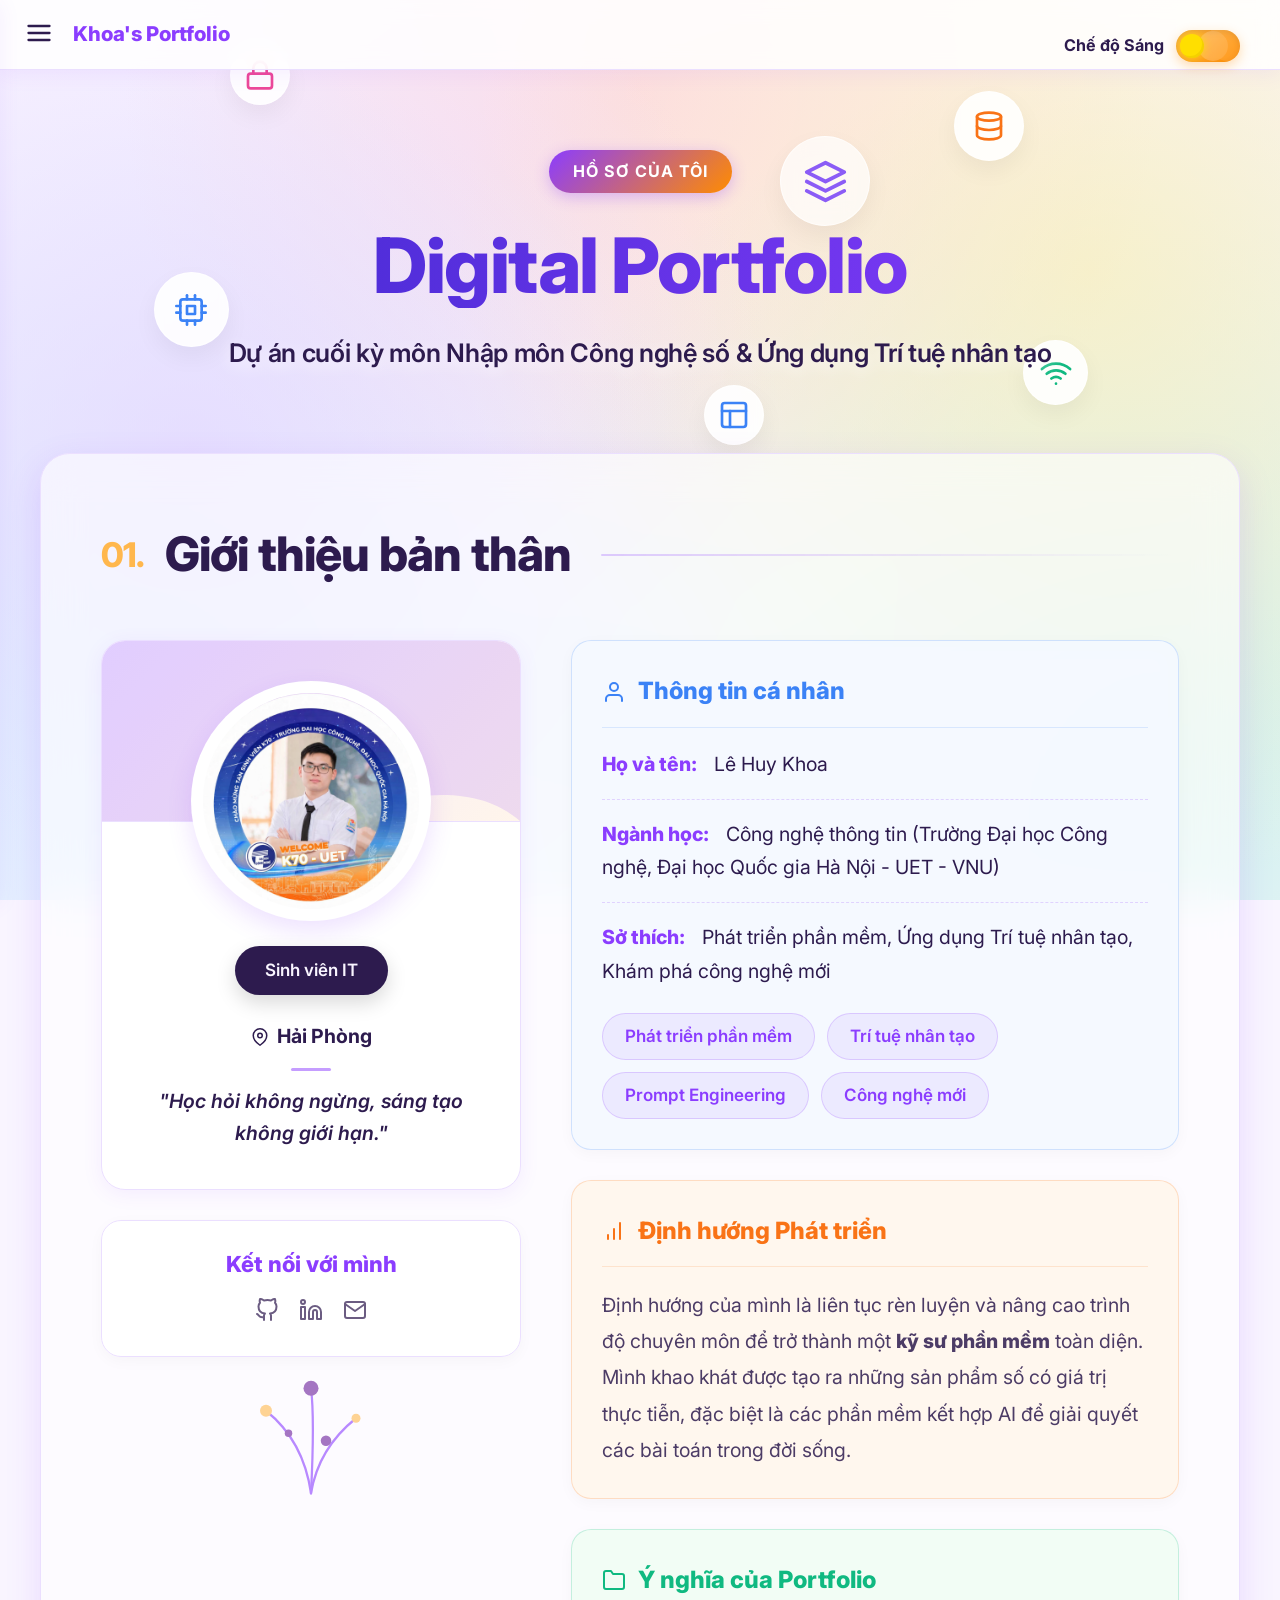
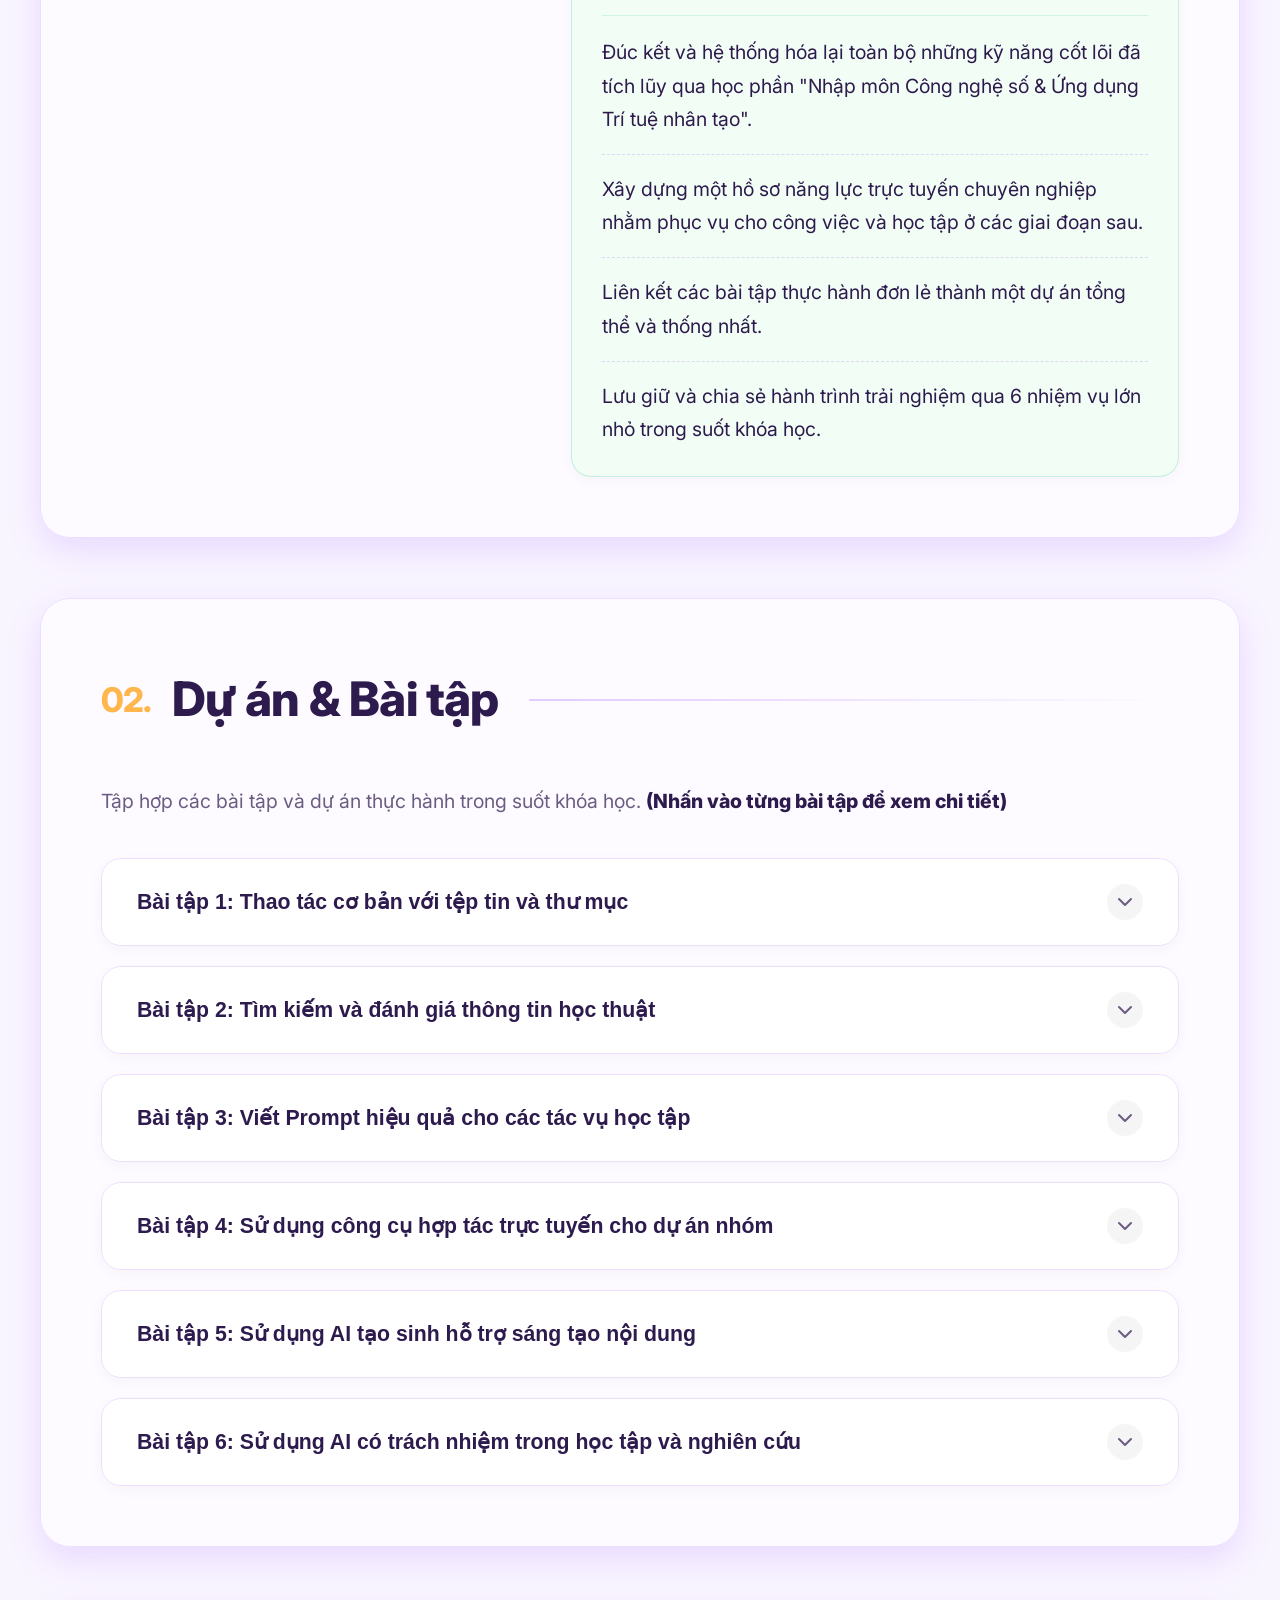
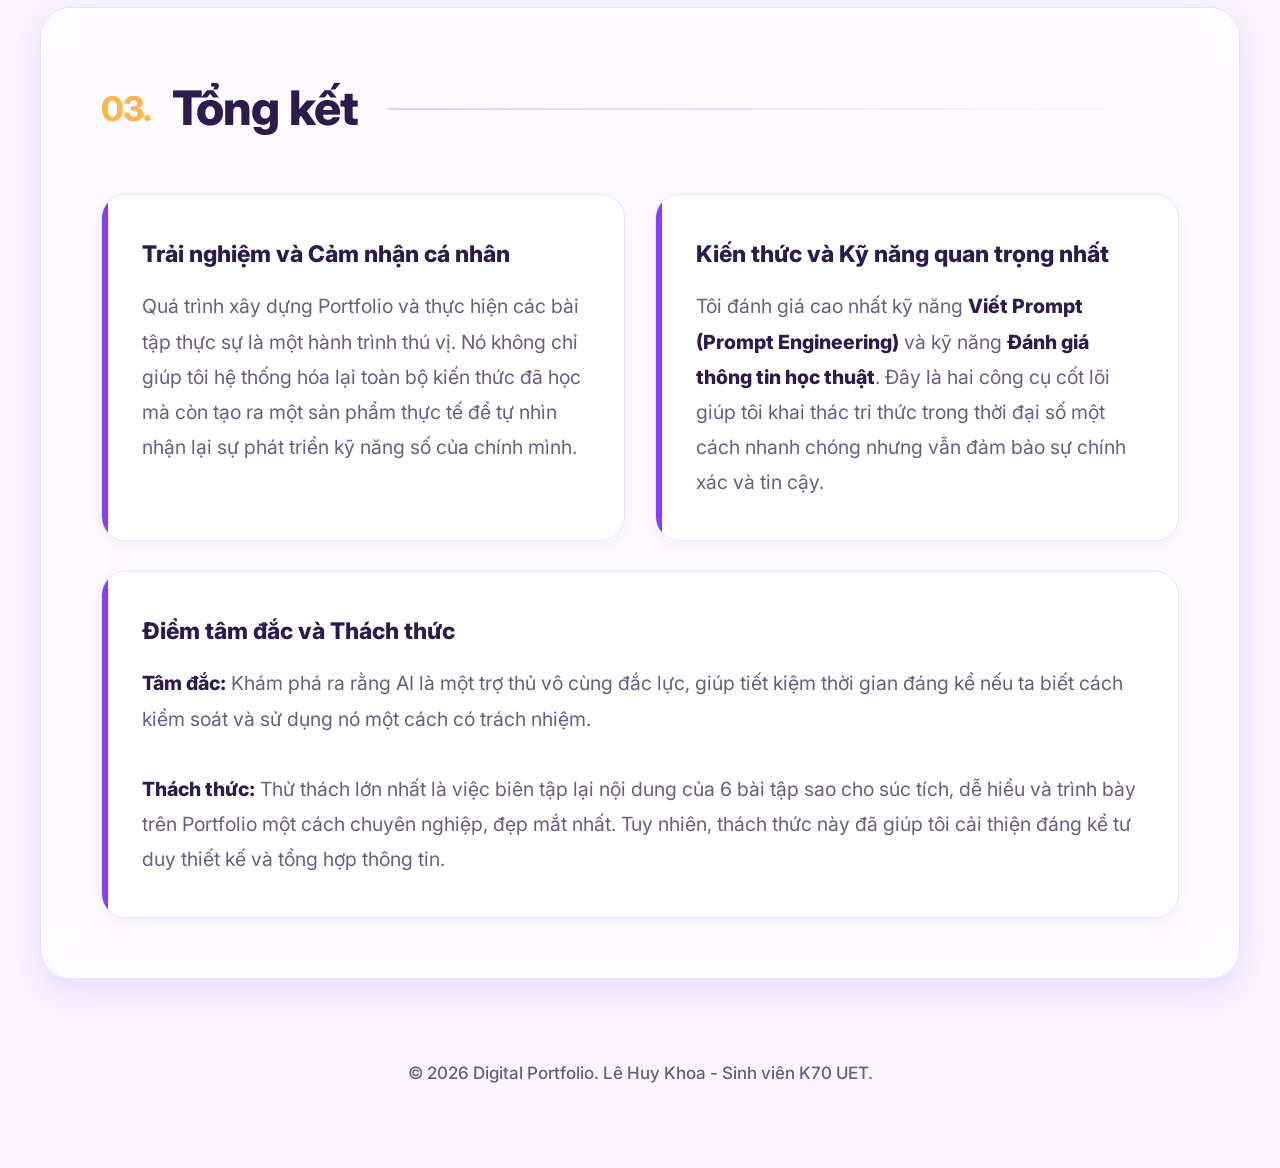
==== commit 0fe01a9c: "Rename PDFs and link them in the portfolio" ====
--- a/index.html
+++ b/index.html
@@ -225,9 +225,9 @@
                             <div class="split-left">
                                 <div class="pdf-container">
                                 <div class="mobile-pdf-fallback">
-                                    <a href="Thao tác cơ bản với tệp tin và thư mục.pdf" target="_blank" class="btn-download">📄 Nhấn vào đây để Xem/Tải File PDF (Dành cho điện thoại)</a>
-                                </div>
-                                <embed src="Thao tác cơ bản với tệp tin và thư mục.pdf" type="application/pdf" width="100%" height="600px">
+                                    <a href="Bai1_ThaoTacCoBan.pdf" target="_blank" class="btn-download">📄 Nhấn vào đây để Xem/Tải File PDF (Dành cho điện thoại)</a>
+                                </div>
+                                <embed src="Bai1_ThaoTacCoBan.pdf" type="application/pdf" width="100%" height="600px">
                             </div>
                             </div>
                             <div class="split-right">
@@ -253,9 +253,9 @@
                             <div class="split-left">
                                 <div class="pdf-container">
                                 <div class="mobile-pdf-fallback">
-                                    <a href="Tìm kiếm và đánh giá thông tin học thuật.pdf" target="_blank" class="btn-download">📄 Nhấn vào đây để Xem/Tải File PDF (Dành cho điện thoại)</a>
-                                </div>
-                                <embed src="Tìm kiếm và đánh giá thông tin học thuật.pdf" type="application/pdf" width="100%" height="600px">
+                                    <a href="Bai2_TimKiemThongTin.pdf" target="_blank" class="btn-download">📄 Nhấn vào đây để Xem/Tải File PDF (Dành cho điện thoại)</a>
+                                </div>
+                                <embed src="Bai2_TimKiemThongTin.pdf" type="application/pdf" width="100%" height="600px">
                             </div>
                             </div>
                             <div class="split-right">
@@ -281,9 +281,9 @@
                             <div class="split-left">
                                 <div class="pdf-container">
                                 <div class="mobile-pdf-fallback">
-                                    <a href="Viết Prompt hiệu quả cho các tác vụ học tập.pdf" target="_blank" class="btn-download">📄 Nhấn vào đây để Xem/Tải File PDF (Dành cho điện thoại)</a>
-                                </div>
-                                <embed src="Viết Prompt hiệu quả cho các tác vụ học tập.pdf" type="application/pdf" width="100%" height="600px">
+                                    <a href="Bai3_VietPrompt.pdf" target="_blank" class="btn-download">📄 Nhấn vào đây để Xem/Tải File PDF (Dành cho điện thoại)</a>
+                                </div>
+                                <embed src="Bai3_VietPrompt.pdf" type="application/pdf" width="100%" height="600px">
                             </div>
                             </div>
                             <div class="split-right">
@@ -309,9 +309,9 @@
                             <div class="split-left">
                                 <div class="pdf-container">
                                 <div class="mobile-pdf-fallback">
-                                    <a href="Sử dụng công cụ hợp tác trực tuyến cho dự án nhóm.pdf" target="_blank" class="btn-download">📄 Nhấn vào đây để Xem/Tải File PDF (Dành cho điện thoại)</a>
-                                </div>
-                                <embed src="Sử dụng công cụ hợp tác trực tuyến cho dự án nhóm.pdf" type="application/pdf" width="100%" height="600px">
+                                    <a href="Bai4_HopTacTrucTuyen.pdf" target="_blank" class="btn-download">📄 Nhấn vào đây để Xem/Tải File PDF (Dành cho điện thoại)</a>
+                                </div>
+                                <embed src="Bai4_HopTacTrucTuyen.pdf" type="application/pdf" width="100%" height="600px">
                             </div>
                             </div>
                             <div class="split-right">
@@ -337,9 +337,9 @@
                             <div class="split-left">
                                 <div class="pdf-container">
                                 <div class="mobile-pdf-fallback">
-                                    <a href="Sử dụng Al tạo sinh hỗ trợ sáng tạo nội dung.pdf" target="_blank" class="btn-download">📄 Nhấn vào đây để Xem/Tải File PDF (Dành cho điện thoại)</a>
-                                </div>
-                                <embed src="Sử dụng Al tạo sinh hỗ trợ sáng tạo nội dung.pdf" type="application/pdf" width="100%" height="600px">
+                                    <a href="Bai5_SangTaoNoiDungAI.pdf" target="_blank" class="btn-download">📄 Nhấn vào đây để Xem/Tải File PDF (Dành cho điện thoại)</a>
+                                </div>
+                                <embed src="Bai5_SangTaoNoiDungAI.pdf" type="application/pdf" width="100%" height="600px">
                             </div>
                             </div>
                             <div class="split-right">
@@ -365,9 +365,9 @@
                             <div class="split-left">
                                 <div class="pdf-container">
                                 <div class="mobile-pdf-fallback">
-                                    <a href="Sử dụng Al có trách nghiệm trong học tập và nghiên cứu.pdf" target="_blank" class="btn-download">📄 Nhấn vào đây để Xem/Tải File PDF (Dành cho điện thoại)</a>
-                                </div>
-                                <embed src="Sử dụng Al có trách nghiệm trong học tập và nghiên cứu.pdf" type="application/pdf" width="100%" height="600px">
+                                    <a href="Bai6_AITrachNhiem.pdf" target="_blank" class="btn-download">📄 Nhấn vào đây để Xem/Tải File PDF (Dành cho điện thoại)</a>
+                                </div>
+                                <embed src="Bai6_AITrachNhiem.pdf" type="application/pdf" width="100%" height="600px">
                             </div>
                             </div>
                             <div class="split-right">
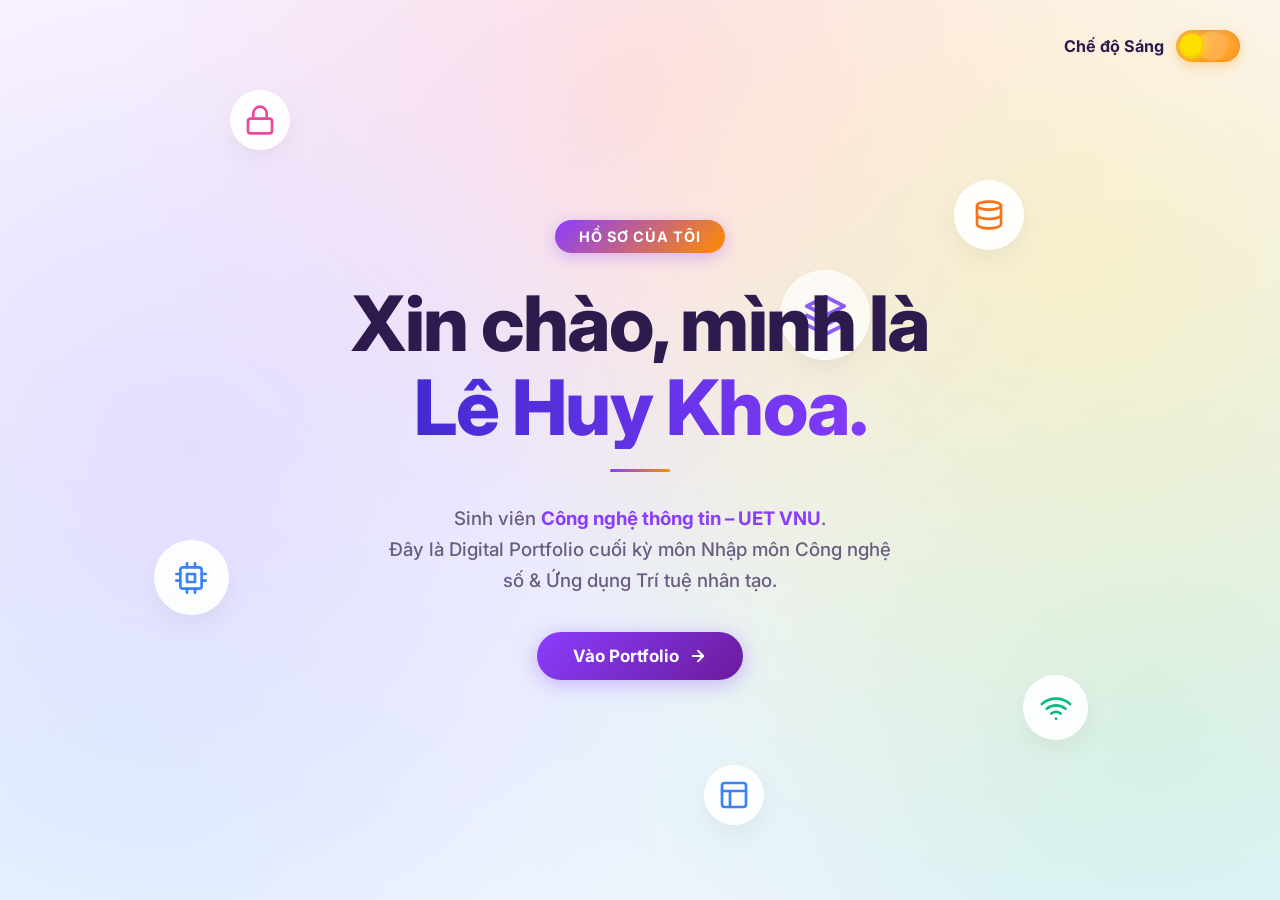
==== commit e00ba618: "Add welcome splash screen and rename main page to portfolio.html" ====
--- a/index.html
+++ b/index.html
@@ -1,14 +1,318 @@
 <!DOCTYPE html>
-<html lang="vi">
+<html lang="vi" data-theme="light">
 <head>
     <meta charset="UTF-8">
     <meta name="viewport" content="width=device-width, initial-scale=1.0">
-    <title>Hồ Sơ Kỹ Năng Số | Nhập môn Công nghệ</title>
+    <title>Chào mừng | Khoa's Portfolio</title>
     <link href="https://fonts.googleapis.com/css2?family=Inter:wght@300;400;500;600;700;800&display=swap" rel="stylesheet">
-    <link rel="stylesheet" href="style.css">
+    <style>
+        :root {
+            --primary-color: #8b3dff;
+            --primary-hover: #6a1b9a;
+            --accent-color: #ff8c00;
+            --accent-light: #ffb74d;
+            --bg-main: #f9f5ff;
+            --bg-card: #ffffff;
+            --card-border: #ebdfff;
+            --text-main: #2d1b4e;
+            --text-muted: #6b5c82;
+            --shadow-sm: 0 4px 20px rgba(139,61,255,0.08);
+            --shadow-md: 0 12px 35px rgba(139,61,255,0.15);
+            --glass-bg: rgba(255,255,255,0.85);
+            --glass-border: rgba(255,255,255,0.6);
+        }
+        [data-theme="dark"] {
+            --primary-color: #9d5dff;
+            --primary-hover: #7b2cbf;
+            --accent-color: #ffa726;
+            --accent-light: #ffcc80;
+            --bg-main: #0f0a1f;
+            --bg-card: #1a103c;
+            --card-border: #3b28cc;
+            --text-main: #f8f8f2;
+            --text-muted: #a39eb8;
+            --shadow-sm: 0 4px 20px rgba(0,0,0,0.4);
+            --shadow-md: 0 12px 35px rgba(0,0,0,0.6);
+            --glass-bg: rgba(26,16,60,0.85);
+            --glass-border: rgba(255,255,255,0.05);
+        }
+
+        *, *::before, *::after { box-sizing: border-box; margin: 0; padding: 0; }
+
+        html { font-size: 17px; scroll-behavior: smooth; }
+
+        body {
+            font-family: 'Inter', sans-serif;
+            background-color: var(--bg-main);
+            background-image:
+                radial-gradient(circle at 15% 50%, rgba(228,207,255,0.6), transparent 50%),
+                radial-gradient(circle at 85% 30%, rgba(255,238,173,0.6), transparent 50%),
+                radial-gradient(circle at 90% 80%, rgba(179,238,226,0.6), transparent 50%),
+                radial-gradient(circle at 10% 80%, rgba(200,240,255,0.6), transparent 50%),
+                radial-gradient(circle at 50% 10%, rgba(255,204,213,0.6), transparent 50%);
+            background-attachment: fixed;
+            color: var(--text-main);
+            min-height: 100vh;
+            height: 100vh;
+            overflow: hidden;
+            -webkit-font-smoothing: antialiased;
+            transition: background-color 0.4s ease, color 0.4s ease;
+        }
+
+        [data-theme="dark"] body {
+            background-image:
+                radial-gradient(circle at 15% 50%, rgba(139,61,255,0.15), transparent 50%),
+                radial-gradient(circle at 85% 30%, rgba(255,140,0,0.15), transparent 50%),
+                radial-gradient(circle at 90% 80%, rgba(0,191,255,0.15), transparent 50%),
+                radial-gradient(circle at 10% 80%, rgba(59,130,246,0.15), transparent 50%),
+                radial-gradient(circle at 50% 10%, rgba(236,72,153,0.15), transparent 50%);
+        }
+
+        /* ── Theme toggle (copied exactly) ── */
+        .theme-toggle-wrapper {
+            position: fixed;
+            top: 30px;
+            right: 40px;
+            z-index: 1000;
+            display: flex;
+            align-items: center;
+            gap: 12px;
+        }
+        .theme-label {
+            font-size: 0.95rem;
+            font-weight: 700;
+            color: var(--text-main);
+            transition: color 0.4s ease;
+            user-select: none;
+        }
+        .theme-toggle { background: none; border: none; cursor: pointer; padding: 0; outline: none; display: flex; }
+        .toggle-track {
+            width: 64px; height: 32px;
+            border-radius: 30px;
+            background: linear-gradient(135deg, #ffb74d, #ff8c00);
+            position: relative;
+            box-shadow: inset 0 2px 6px rgba(0,0,0,0.1), 0 4px 12px rgba(255,140,0,0.3);
+            transition: all 0.5s cubic-bezier(0.4,0,0.2,1);
+            overflow: hidden;
+        }
+        .toggle-track::before {
+            content: '';
+            position: absolute;
+            top: 50%; left: 35%;
+            width: 30px; height: 30px;
+            background: rgba(255,255,255,0.2);
+            border-radius: 50%;
+            transform: translateY(-50%);
+            box-shadow: 15px -5px 0 5px rgba(255,255,255,0.1);
+            transition: all 0.5s ease;
+        }
+        [data-theme="dark"] .toggle-track {
+            background: linear-gradient(135deg, #1e1b4b, #312e81);
+            box-shadow: inset 0 2px 6px rgba(0,0,0,0.3), 0 4px 12px rgba(0,0,0,0.5);
+        }
+        [data-theme="dark"] .toggle-track::before {
+            width: 2px; height: 2px;
+            background: white;
+            box-shadow: 10px 5px 0 0 white, 25px -5px 0 1px white, 35px 10px 0 0 white, 15px -10px 0 0 white;
+            border-radius: 50%;
+            transform: translateY(-50%) scale(0.8);
+        }
+        .toggle-sun-moon {
+            position: absolute;
+            top: 4px; left: 4px;
+            width: 24px; height: 24px;
+            border-radius: 50%;
+            background: #ffdf00;
+            box-shadow: 0 0 10px rgba(255,223,0,0.8), inset -2px -2px 0 rgba(200,150,0,0.2);
+            transition: all 0.5s cubic-bezier(0.4,0,0.2,1);
+            z-index: 2;
+        }
+        [data-theme="dark"] .toggle-sun-moon {
+            left: calc(100% - 28px);
+            background: transparent;
+            box-shadow: inset -6px -4px 0 #cbd5e1, 0 0 15px rgba(255,255,255,0.3);
+            transform: rotate(15deg);
+        }
+
+        /* ── Floating bubbles (exact copy from main site) ── */
+        .tech-bubble {
+            position: fixed;
+            width: 65px; height: 65px;
+            border-radius: 50%;
+            display: flex; align-items: center; justify-content: center;
+            background: rgba(255,255,255,0.9);
+            backdrop-filter: blur(4px);
+            border: 1px solid rgba(255,255,255,0.6);
+            box-shadow: 0 10px 25px rgba(0,0,0,0.05);
+            animation: float 6s infinite ease-in-out;
+            z-index: 0;
+        }
+        [data-theme="dark"] .tech-bubble {
+            background: rgba(26,16,60,0.7);
+            border: 1px solid rgba(157,93,255,0.2);
+            box-shadow: 0 10px 25px rgba(0,0,0,0.3);
+        }
+        .tech-bubble svg { width: 32px; height: 32px; }
+        .bubble-pink  { color: #ec4899; }
+        .bubble-orange { color: #f97316; }
+        .bubble-blue  { color: #3b82f6; }
+        .bubble-green { color: #10b981; }
+        .bubble-purple { color: #8b5cf6; }
+        .bubble-1 { top:10%; left:18%; animation-delay:0s;   width:60px;height:60px; }
+        .bubble-2 { top:20%; right:20%; animation-delay:1.2s; width:70px;height:70px; }
+        .bubble-3 { top:60%; left:12%; animation-delay:2.4s; width:75px;height:75px; }
+        .bubble-4 { top:75%; right:15%; animation-delay:3.6s; width:65px;height:65px; }
+        .bubble-5 { top:30%; right:32%; animation-delay:1.5s; width:90px;height:90px; background:rgba(255,255,255,0.7); backdrop-filter:blur(12px); }
+        .bubble-5 svg { width:45px; height:45px; }
+        .bubble-6 { top:85%; left:55%; animation-delay:2.8s; width:60px;height:60px; }
+        [data-theme="dark"] .bubble-5 { background:rgba(26,16,60,0.8); }
+
+        @keyframes float {
+            0%   { transform: translate(0,0) rotate(0deg); }
+            25%  { transform: translate(15px,-25px) rotate(8deg); }
+            50%  { transform: translate(-10px,15px) rotate(-5deg); }
+            75%  { transform: translate(-20px,-10px) rotate(5deg); }
+            100% { transform: translate(0,0) rotate(0deg); }
+        }
+
+        /* ── Main layout ── */
+        .welcome-stage {
+            position: relative;
+            z-index: 2;
+            height: 100vh;
+            display: flex;
+            flex-direction: column;
+            align-items: center;
+            justify-content: center;
+            text-align: center;
+            padding: 2rem;
+            gap: 0;
+        }
+
+        /* ── Badge (matches .code-badge) ── */
+        .code-badge {
+            display: inline-flex;
+            align-items: center;
+            background: linear-gradient(135deg, var(--primary-color), var(--accent-color));
+            color: #fff;
+            padding: 8px 24px;
+            border-radius: 40px;
+            font-size: 0.85rem;
+            font-weight: 700;
+            margin-bottom: 28px;
+            text-transform: uppercase;
+            letter-spacing: 1px;
+            box-shadow: 0 4px 15px rgba(139,61,255,0.3);
+            opacity: 0;
+            animation: fadeUp 0.5s ease forwards 0.2s;
+        }
+
+        /* ── Heading ── */
+        .welcome-h1 {
+            font-size: clamp(2.4rem, 6vw, 4.5rem);
+            font-weight: 800;
+            line-height: 1.1;
+            letter-spacing: -1.5px;
+            margin-bottom: 20px;
+            opacity: 0;
+            animation: fadeUp 0.6s ease forwards 0.45s;
+        }
+        .welcome-h1 .name-line {
+            background: linear-gradient(90deg, #3b28cc, #8b3dff, #1ca5db, #3b28cc);
+            background-size: 300% 100%;
+            animation: gradientShift 6s ease-in-out infinite, fadeUp 0.6s ease forwards 0.45s;
+            -webkit-background-clip: text;
+            -webkit-text-fill-color: transparent;
+            background-clip: text;
+            display: block;
+        }
+        .welcome-h1 .hello-line {
+            display: block;
+            color: var(--text-main);
+        }
+        @keyframes gradientShift {
+            0%   { background-position: 0% 50%; }
+            50%  { background-position: 100% 50%; }
+            100% { background-position: 0% 50%; }
+        }
+
+        /* ── Subtitle ── */
+        .welcome-sub {
+            font-size: 1.1rem;
+            font-weight: 500;
+            color: var(--text-muted);
+            max-width: 520px;
+            line-height: 1.65;
+            margin-bottom: 36px;
+            opacity: 0;
+            animation: fadeUp 0.6s ease forwards 0.65s;
+        }
+        .welcome-sub strong { color: var(--primary-color); font-weight: 700; }
+
+        /* ── CTA button ── */
+        .btn-enter {
+            display: inline-flex;
+            align-items: center;
+            gap: 10px;
+            padding: 14px 36px;
+            background: linear-gradient(135deg, var(--primary-color), var(--primary-hover));
+            color: #fff;
+            font-family: 'Inter', sans-serif;
+            font-size: 1rem;
+            font-weight: 700;
+            border: none;
+            border-radius: 50px;
+            cursor: pointer;
+            text-decoration: none;
+            box-shadow: 0 4px 20px rgba(139,61,255,0.35);
+            transition: transform 0.2s, box-shadow 0.2s;
+            opacity: 0;
+            animation: fadeUp 0.6s ease forwards 0.85s;
+            position: relative;
+            overflow: hidden;
+        }
+        .btn-enter::before {
+            content: '';
+            position: absolute;
+            inset: 0;
+            background: linear-gradient(135deg, rgba(255,255,255,0.15), transparent);
+            opacity: 0;
+            transition: opacity 0.2s;
+        }
+        .btn-enter:hover { transform: translateY(-3px); box-shadow: 0 8px 30px rgba(139,61,255,0.5); }
+        .btn-enter:hover::before { opacity: 1; }
+        .btn-enter svg { transition: transform 0.2s; }
+        .btn-enter:hover svg { transform: translateX(4px); }
+
+        /* ── Divider line ── */
+        .divider-line {
+            width: 60px; height: 3px;
+            background: linear-gradient(to right, var(--primary-color), var(--accent-color));
+            border-radius: 3px;
+            margin: 0 auto 32px;
+            opacity: 0;
+            animation: fadeUp 0.5s ease forwards 0.56s;
+        }
+
+        /* ── Animations ── */
+        @keyframes fadeUp {
+            from { opacity:0; transform:translateY(20px); }
+            to   { opacity:1; transform:translateY(0); }
+        }
+
+        @media (max-width: 992px) {
+            .theme-toggle-wrapper { top:15px; right:20px; }
+            .theme-label { display: none; }
+            .bubble-3,.bubble-5,.bubble-6 { display: none; }
+        }
+        @media (max-width: 600px) {
+            .bubble-1,.bubble-2,.bubble-4 { display: none; }
+        }
+    </style>
 </head>
 <body>
-    <!-- Theme Toggle Button -->
+
+    <!-- Theme Toggle (identical to main site) -->
     <div class="theme-toggle-wrapper">
         <span class="theme-label" id="theme-label">Chế độ Sáng</span>
         <button class="theme-toggle" id="theme-toggle" aria-label="Chuyển đổi chế độ Sáng/Tối">
@@ -17,400 +321,75 @@
             </div>
         </button>
     </div>
-    
-    <!-- Sidebar Navigation -->
-    <aside class="sidebar" id="sidebar">
-        <div class="sidebar-header">
-            <h3 style="color: var(--primary-color); margin: 0; font-size: 1.5rem; font-weight: 800;">Khoa<span style="color: var(--accent-color);">.</span></h3>
-            <button class="menu-close" id="menu-close">
-                <svg width="24" height="24" viewBox="0 0 24 24" fill="none" stroke="currentColor" stroke-width="2" stroke-linecap="round" stroke-linejoin="round"><line x1="18" y1="6" x2="6" y2="18"></line><line x1="6" y1="6" x2="18" y2="18"></line></svg>
-            </button>
-        </div>
-        <ul class="sidebar-links">
-            <li><a href="#gioi-thieu">
-                <svg width="20" height="20" viewBox="0 0 24 24" fill="none" stroke="currentColor" stroke-width="2" stroke-linecap="round" stroke-linejoin="round"><path d="M20 21v-2a4 4 0 0 0-4-4H8a4 4 0 0 0-4 4v2"></path><circle cx="12" cy="7" r="4"></circle></svg>
-                Giới thiệu
-            </a></li>
-            <li class="has-submenu">
-                <a href="#du-an" id="du-an-link">
-                    <svg width="20" height="20" viewBox="0 0 24 24" fill="none" stroke="currentColor" stroke-width="2" stroke-linecap="round" stroke-linejoin="round"><rect x="2" y="3" width="20" height="14" rx="2" ry="2"></rect><line x1="8" y1="21" x2="16" y2="21"></line><line x1="12" y1="17" x2="12" y2="21"></line></svg>
-                    Dự án 
-                    <svg class="chevron" width="16" height="16" viewBox="0 0 24 24" fill="none" stroke="currentColor" stroke-width="2" stroke-linecap="round" stroke-linejoin="round"><polyline points="6 9 12 15 18 9"></polyline></svg>
-                </a>
-                <ul class="submenu">
-                    <li><a href="#du-an" class="submenu-link" data-target="0">Bài 1: Thao tác tệp tin</a></li>
-                    <li><a href="#du-an" class="submenu-link" data-target="1">Bài 2: Tìm kiếm TT</a></li>
-                    <li><a href="#du-an" class="submenu-link" data-target="2">Bài 3: Viết Prompt</a></li>
-                    <li><a href="#du-an" class="submenu-link" data-target="3">Bài 4: Hợp tác nhóm</a></li>
-                    <li><a href="#du-an" class="submenu-link" data-target="4">Bài 5: AI tạo sinh</a></li>
-                    <li><a href="#du-an" class="submenu-link" data-target="5">Bài 6: AI có trách nhiệm</a></li>
-                </ul>
-            </li>
-            <li><a href="#tong-ket">
-                <svg width="20" height="20" viewBox="0 0 24 24" fill="none" stroke="currentColor" stroke-width="2" stroke-linecap="round" stroke-linejoin="round"><path d="M14 2H6a2 2 0 0 0-2 2v16a2 2 0 0 0 2 2h12a2 2 0 0 0 2-2V8z"></path><polyline points="14 2 14 8 20 8"></polyline><line x1="16" y1="13" x2="8" y2="13"></line><line x1="16" y1="17" x2="8" y2="17"></line><polyline points="10 9 9 9 8 9"></polyline></svg>
-                Tổng kết
-            </a></li>
-        </ul>
-    </aside>
-
-    <!-- Top Navigation Bar (Mobile Header) -->
-    <nav class="top-nav-mobile">
-        <button class="hamburger" id="hamburger">
-            <svg width="28" height="28" viewBox="0 0 24 24" fill="none" stroke="currentColor" stroke-width="2" stroke-linecap="round" stroke-linejoin="round"><line x1="3" y1="12" x2="21" y2="12"></line><line x1="3" y1="6" x2="21" y2="6"></line><line x1="3" y1="18" x2="21" y2="18"></line></svg>
-        </button>
-        <div class="mobile-logo">Khoa's Portfolio</div>
-    </nav>
-    <header class="hero">
-        <!-- Animated Tech Bubbles -->
-        <div class="tech-bubble bubble-pink bubble-1">
-            <svg width="24" height="24" viewBox="0 0 24 24" fill="none" stroke="currentColor" stroke-width="2" stroke-linecap="round" stroke-linejoin="round">
-                <rect x="3" y="11" width="18" height="11" rx="2" ry="2"></rect>
-                <path d="M7 11V7a5 5 0 0 1 10 0v4"></path>
-            </svg>
-        </div>
-        <div class="tech-bubble bubble-orange bubble-2">
-            <svg width="24" height="24" viewBox="0 0 24 24" fill="none" stroke="currentColor" stroke-width="2" stroke-linecap="round" stroke-linejoin="round">
-                <ellipse cx="12" cy="5" rx="9" ry="3"></ellipse>
-                <path d="M21 12c0 1.66-4 3-9 3s-9-1.34-9-3"></path>
-                <path d="M3 5v14c0 1.66 4 3 9 3s9-1.34 9-3V5"></path>
-            </svg>
-        </div>
-        <div class="tech-bubble bubble-blue bubble-3">
-            <svg width="24" height="24" viewBox="0 0 24 24" fill="none" stroke="currentColor" stroke-width="2" stroke-linecap="round" stroke-linejoin="round">
-                <rect x="4" y="4" width="16" height="16" rx="2" ry="2"></rect>
-                <rect x="9" y="9" width="6" height="6"></rect>
-                <line x1="9" y1="1" x2="9" y2="4"></line>
-                <line x1="15" y1="1" x2="15" y2="4"></line>
-                <line x1="9" y1="20" x2="9" y2="23"></line>
-                <line x1="15" y1="20" x2="15" y2="23"></line>
-                <line x1="20" y1="9" x2="23" y2="9"></line>
-                <line x1="20" y1="14" x2="23" y2="14"></line>
-                <line x1="1" y1="9" x2="4" y2="9"></line>
-                <line x1="1" y1="14" x2="4" y2="14"></line>
-            </svg>
-        </div>
-        <div class="tech-bubble bubble-green bubble-4">
-            <svg width="24" height="24" viewBox="0 0 24 24" fill="none" stroke="currentColor" stroke-width="2" stroke-linecap="round" stroke-linejoin="round">
-                <path d="M5 12.55a11 11 0 0 1 14.08 0"></path>
-                <path d="M1.42 9a16 16 0 0 1 21.16 0"></path>
-                <path d="M8.53 16.11a6 6 0 0 1 6.95 0"></path>
-                <line x1="12" y1="20" x2="12.01" y2="20"></line>
-            </svg>
-        </div>
-        <div class="tech-bubble bubble-purple bubble-5">
-            <svg width="24" height="24" viewBox="0 0 24 24" fill="none" stroke="currentColor" stroke-width="2" stroke-linecap="round" stroke-linejoin="round">
-                <polygon points="12 2 2 7 12 12 22 7 12 2"></polygon>
-                <polyline points="2 17 12 22 22 17"></polyline>
-                <polyline points="2 12 12 17 22 12"></polyline>
-            </svg>
-        </div>
-        <div class="tech-bubble bubble-blue bubble-6">
-            <svg width="24" height="24" viewBox="0 0 24 24" fill="none" stroke="currentColor" stroke-width="2" stroke-linecap="round" stroke-linejoin="round">
-                <rect x="3" y="3" width="18" height="18" rx="2" ry="2"></rect>
-                <line x1="3" y1="9" x2="21" y2="9"></line>
-                <line x1="9" y1="21" x2="9" y2="9"></line>
-            </svg>
-        </div>
-        <div class="container">
-            <div class="code-badge">Hồ Sơ Của Tôi</div>
-            <h1>Digital Portfolio</h1>
-            <p class="subtitle">Dự án cuối kỳ môn Nhập môn Công nghệ số & Ứng dụng Trí tuệ nhân tạo</p>
-        </div>
-    </header>
-
-    <main class="container">
-        <!-- Trang Giới thiệu -->
-        <section id="gioi-thieu" class="section glass-panel">
-            <h2><span class="section-num">01.</span> Giới thiệu bản thân</h2>
-            
-            <div class="profile-wrapper">
-                <div class="left-column">
-                    <div class="profile-sidebar">
-                        <div class="avatar-glow">
-                            <img src="avatar.png" alt="Ảnh cá nhân" class="avatar-img" id="user-avatar">
-                        </div>
-                        <div class="tech-badge">
-                            Sinh viên IT
-                        </div>
-                        <div class="profile-extra">
-                            <p class="location">
-                                <svg width="18" height="18" viewBox="0 0 24 24" fill="none" stroke="currentColor" stroke-width="2" stroke-linecap="round" stroke-linejoin="round"><path d="M21 10c0 7-9 13-9 13s-9-6-9-13a9 9 0 0 1 18 0z"></path><circle cx="12" cy="10" r="3"></circle></svg>
-                                Hải Phòng
-                            </p>
-                            <div class="divider"></div>
-                            <p class="quote">"Học hỏi không ngừng, sáng tạo không giới hạn."</p>
-                        </div>
-                    </div>
-                    
-                    <!-- Decorative Connect Card -->
-                    <div class="info-item connect-card" style="text-align: center; padding: 25px;">
-                        <h4 style="color: var(--primary-color); margin-bottom: 15px; font-size: 1.3rem; font-weight: 800;">Kết nối với mình</h4>
-                        <div class="social-links" style="display: flex; justify-content: center; gap: 20px;">
-                            <a href="#" style="color: var(--text-muted); transition: color 0.3s;"><svg width="24" height="24" viewBox="0 0 24 24" fill="none" stroke="currentColor" stroke-width="2" stroke-linecap="round" stroke-linejoin="round"><path d="M9 19c-5 1.5-5-2.5-7-3m14 6v-3.87a3.37 3.37 0 0 0-.94-2.61c3.14-.35 6.44-1.54 6.44-7A5.44 5.44 0 0 0 20 4.77 5.07 5.07 0 0 0 19.91 1S18.73.65 16 2.48a13.38 13.38 0 0 0-7 0C6.27.65 5.09 1 5.09 1A5.07 5.07 0 0 0 5 4.77a5.44 5.44 0 0 0-1.5 3.78c0 5.42 3.3 6.61 6.44 7A3.37 3.37 0 0 0 9 18.13V22"></path></svg></a>
-                            <a href="#" style="color: var(--text-muted); transition: color 0.3s;"><svg width="24" height="24" viewBox="0 0 24 24" fill="none" stroke="currentColor" stroke-width="2" stroke-linecap="round" stroke-linejoin="round"><path d="M16 8a6 6 0 0 1 6 6v7h-4v-7a2 2 0 0 0-2-2 2 2 0 0 0-2 2v7h-4v-7a6 6 0 0 1 6-6z"></path><rect x="2" y="9" width="4" height="12"></rect><circle cx="4" cy="4" r="2"></circle></svg></a>
-                            <a href="#" style="color: var(--text-muted); transition: color 0.3s;"><svg width="24" height="24" viewBox="0 0 24 24" fill="none" stroke="currentColor" stroke-width="2" stroke-linecap="round" stroke-linejoin="round"><path d="M4 4h16c1.1 0 2 .9 2 2v12c0 1.1-.9 2-2 2H4c-1.1 0-2-.9-2-2V6c0-1.1.9-2 2-2z"></path><polyline points="22,6 12,13 2,6"></polyline></svg></a>
-                        </div>
-                    </div>
-
-                    <!-- Decorative illustration to fill space -->
-                    <div class="decorative-art" style="text-align: center; margin-top: -10px; opacity: 0.6;">
-                        <svg width="150" height="120" viewBox="0 0 200 150" fill="none" xmlns="http://www.w3.org/2000/svg">
-                            <path d="M100 150 Q90 80 40 40" stroke="var(--primary-color)" stroke-width="3" fill="none" stroke-linecap="round"/>
-                            <path d="M100 150 Q110 90 160 50" stroke="var(--primary-color)" stroke-width="3" fill="none" stroke-linecap="round"/>
-                            <path d="M100 150 Q105 50 100 10" stroke="var(--primary-color)" stroke-width="3" fill="none" stroke-linecap="round"/>
-                            <circle cx="40" cy="40" r="8" fill="var(--accent-light)"/>
-                            <circle cx="160" cy="50" r="6" fill="var(--accent-light)"/>
-                            <circle cx="100" cy="10" r="10" fill="var(--primary-hover)"/>
-                            <circle cx="70" cy="70" r="5" fill="var(--primary-hover)"/>
-                            <circle cx="120" cy="80" r="7" fill="var(--primary-hover)"/>
-                        </svg>
-                    </div>
-                </div>
-                
-                <div class="info-grid custom-grid">
-                    <div class="info-item personal-info tint-blue">
-                        <h3>
-                            <svg width="24" height="24" viewBox="0 0 24 24" fill="none" stroke="currentColor" stroke-width="2" stroke-linecap="round" stroke-linejoin="round"><path d="M20 21v-2a4 4 0 0 0-4-4H8a4 4 0 0 0-4 4v2"></path><circle cx="12" cy="7" r="4"></circle></svg>
-                            Thông tin cá nhân
-                        </h3>
-                        <ul class="tech-list">
-                            <li><strong>Họ và tên:</strong> Lê Huy Khoa</li>
-                            <li><strong>Ngành học:</strong> Công nghệ thông tin (Trường Đại học Công nghệ, Đại học Quốc gia Hà Nội - UET - VNU)</li>
-                            <li><strong>Sở thích:</strong> Phát triển phần mềm, Ứng dụng Trí tuệ nhân tạo, Khám phá công nghệ mới</li>
-                        </ul>
-                        <div class="tech-skills">
-                            <span class="skill-tag">Phát triển phần mềm</span>
-                            <span class="skill-tag">Trí tuệ nhân tạo</span>
-                            <span class="skill-tag">Prompt Engineering</span>
-                            <span class="skill-tag">Công nghệ mới</span>
-                        </div>
-                    </div>
-                    <div class="info-item tint-orange">
-                        <h3>
-                            <svg width="24" height="24" viewBox="0 0 24 24" fill="none" stroke="currentColor" stroke-width="2" stroke-linecap="round" stroke-linejoin="round"><line x1="12" y1="20" x2="12" y2="10"></line><line x1="18" y1="20" x2="18" y2="4"></line><line x1="6" y1="20" x2="6" y2="16"></line></svg>
-                            Định hướng Phát triển
-                        </h3>
-                        <p>Định hướng của mình là liên tục rèn luyện và nâng cao trình độ chuyên môn để trở thành một <strong>kỹ sư phần mềm</strong> toàn diện. Mình khao khát được tạo ra những sản phẩm số có giá trị thực tiễn, đặc biệt là các phần mềm kết hợp AI để giải quyết các bài toán trong đời sống.</p>
-                    </div>
-                    <div class="info-item tint-green">
-                        <h3>
-                            <svg width="24" height="24" viewBox="0 0 24 24" fill="none" stroke="currentColor" stroke-width="2" stroke-linecap="round" stroke-linejoin="round"><path d="M22 19a2 2 0 0 1-2 2H4a2 2 0 0 1-2-2V5a2 2 0 0 1 2-2h5l2 3h9a2 2 0 0 1 2 2z"></path></svg>
-                            Ý nghĩa của Portfolio
-                        </h3>
-                        <ul class="tech-list">
-                            <li>Đúc kết và hệ thống hóa lại toàn bộ những kỹ năng cốt lõi đã tích lũy qua học phần "Nhập môn Công nghệ số & Ứng dụng Trí tuệ nhân tạo".</li>
-                            <li>Xây dựng một hồ sơ năng lực trực tuyến chuyên nghiệp nhằm phục vụ cho công việc và học tập ở các giai đoạn sau.</li>
-                            <li>Liên kết các bài tập thực hành đơn lẻ thành một dự án tổng thể và thống nhất.</li>
-                            <li>Lưu giữ và chia sẻ hành trình trải nghiệm qua 6 nhiệm vụ lớn nhỏ trong suốt khóa học.</li>
-                        </ul>
-                    </div>
-                </div>
-            </div>
-        </section>
-
-        <!-- Trang Dự án -->
-        <section id="du-an" class="section glass-panel">
-            <h2><span class="section-num">02.</span> Dự án & Bài tập</h2>
-            <p class="section-desc">Tập hợp các bài tập và dự án thực hành trong suốt khóa học. <strong>(Nhấn vào từng bài tập để xem chi tiết)</strong></p>
-            
-            <div class="accordion">
-                <!-- Bài tập 1 -->
-                <div class="accordion-item">
-                    <button class="accordion-header">
-                        Bài tập 1: Thao tác cơ bản với tệp tin và thư mục
-                        <svg class="icon" width="24" height="24" viewBox="0 0 24 24" fill="none" stroke="currentColor" stroke-width="2" stroke-linecap="round" stroke-linejoin="round"><polyline points="6 9 12 15 18 9"></polyline></svg>
-                    </button>
-                    <div class="accordion-content">
-                        <div class="content-inner split-screen">
-                            <div class="split-left">
-                                <div class="pdf-container">
-                                <div class="mobile-pdf-fallback">
-                                    <a href="Bai1_ThaoTacCoBan.pdf" target="_blank" class="btn-download">📄 Nhấn vào đây để Xem/Tải File PDF (Dành cho điện thoại)</a>
-                                </div>
-                                <embed src="Bai1_ThaoTacCoBan.pdf" type="application/pdf" width="100%" height="600px">
-                            </div>
-                            </div>
-                            <div class="split-right">
-                                <div class="project-info">
-                                    <h4>Mục tiêu:</h4>
-                            <p>Hiểu và thực hành quản lý tệp tin hiệu quả. Trình bày cấu trúc thư mục tối ưu và tuân thủ các quy tắc đặt tên tệp rõ ràng, khoa học.</p>
-                            <h4>Tóm tắt quá trình thực hiện:</h4>
-                            <p>Tiến hành thiết lập một cấu trúc cây thư mục logic phục vụ cho việc học tập nhiều môn học khác nhau. Áp dụng các quy tắc đặt tên tệp thống nhất (ví dụ: TenMon_BaiTap_HoTen) và chụp ảnh minh họa lại quá trình này.</p>
-                                </div>
-                            </div>
-                        </div>
-                    </div>
-                </div>
-
-                <!-- Bài tập 2 -->
-                <div class="accordion-item">
-                    <button class="accordion-header">
-                        Bài tập 2: Tìm kiếm và đánh giá thông tin học thuật
-                        <svg class="icon" width="24" height="24" viewBox="0 0 24 24" fill="none" stroke="currentColor" stroke-width="2" stroke-linecap="round" stroke-linejoin="round"><polyline points="6 9 12 15 18 9"></polyline></svg>
-                    </button>
-                    <div class="accordion-content">
-                        <div class="content-inner split-screen">
-                            <div class="split-left">
-                                <div class="pdf-container">
-                                <div class="mobile-pdf-fallback">
-                                    <a href="Bai2_TimKiemThongTin.pdf" target="_blank" class="btn-download">📄 Nhấn vào đây để Xem/Tải File PDF (Dành cho điện thoại)</a>
-                                </div>
-                                <embed src="Bai2_TimKiemThongTin.pdf" type="application/pdf" width="100%" height="600px">
-                            </div>
-                            </div>
-                            <div class="split-right">
-                                <div class="project-info">
-                                    <h4>Mục tiêu:</h4>
-                            <p>Thành thạo sử dụng các toán tử tìm kiếm nâng cao để tra cứu tài liệu học thuật và biết cách đánh giá độ tin cậy của các nguồn thông tin.</p>
-                            <h4>Tóm tắt quá trình thực hiện:</h4>
-                            <p>Sử dụng các nền tảng như Google Scholar, kết hợp các toán tử (AND, OR, ngoặc kép "", site:) để lọc kết quả. Sau đó, lập bảng phân tích, đánh giá các nguồn thông tin thu thập được dựa trên tính chính xác, tính khách quan và độ uy tín.</p>
-                                </div>
-                            </div>
-                        </div>
-                    </div>
-                </div>
-
-                <!-- Bài tập 3 -->
-                <div class="accordion-item">
-                    <button class="accordion-header">
-                        Bài tập 3: Viết Prompt hiệu quả cho các tác vụ học tập
-                        <svg class="icon" width="24" height="24" viewBox="0 0 24 24" fill="none" stroke="currentColor" stroke-width="2" stroke-linecap="round" stroke-linejoin="round"><polyline points="6 9 12 15 18 9"></polyline></svg>
-                    </button>
-                    <div class="accordion-content">
-                        <div class="content-inner split-screen">
-                            <div class="split-left">
-                                <div class="pdf-container">
-                                <div class="mobile-pdf-fallback">
-                                    <a href="Bai3_VietPrompt.pdf" target="_blank" class="btn-download">📄 Nhấn vào đây để Xem/Tải File PDF (Dành cho điện thoại)</a>
-                                </div>
-                                <embed src="Bai3_VietPrompt.pdf" type="application/pdf" width="100%" height="600px">
-                            </div>
-                            </div>
-                            <div class="split-right">
-                                <div class="project-info">
-                                    <h4>Mục tiêu:</h4>
-                            <p>Tương tác hiệu quả với các công cụ Trí tuệ nhân tạo (Generative AI) bằng cách viết lời nhắc (Prompt) tối ưu, rõ ràng và có đầy đủ ngữ cảnh.</p>
-                            <h4>Tóm tắt quá trình thực hiện:</h4>
-                            <p>Thực hiện so sánh kết quả sinh ra giữa một prompt cơ bản (ngắn gọn, thiếu ngữ cảnh) và một prompt đã được cải tiến (áp dụng các nguyên tắc đóng vai, nêu rõ yêu cầu, định dạng đầu ra). Phân tích sự vượt trội về chất lượng câu trả lời từ AI.</p>
-                                </div>
-                            </div>
-                        </div>
-                    </div>
-                </div>
-
-                <!-- Bài tập 4 -->
-                <div class="accordion-item">
-                    <button class="accordion-header">
-                        Bài tập 4: Sử dụng công cụ hợp tác trực tuyến cho dự án nhóm
-                        <svg class="icon" width="24" height="24" viewBox="0 0 24 24" fill="none" stroke="currentColor" stroke-width="2" stroke-linecap="round" stroke-linejoin="round"><polyline points="6 9 12 15 18 9"></polyline></svg>
-                    </button>
-                    <div class="accordion-content">
-                        <div class="content-inner split-screen">
-                            <div class="split-left">
-                                <div class="pdf-container">
-                                <div class="mobile-pdf-fallback">
-                                    <a href="Bai4_HopTacTrucTuyen.pdf" target="_blank" class="btn-download">📄 Nhấn vào đây để Xem/Tải File PDF (Dành cho điện thoại)</a>
-                                </div>
-                                <embed src="Bai4_HopTacTrucTuyen.pdf" type="application/pdf" width="100%" height="600px">
-                            </div>
-                            </div>
-                            <div class="split-right">
-                                <div class="project-info">
-                                    <h4>Mục tiêu:</h4>
-                            <p>Áp dụng thành thạo các công cụ làm việc nhóm trực tuyến để quản lý tiến độ, chia sẻ tài nguyên và duy trì giao tiếp hiệu quả trong dự án.</p>
-                            <h4>Tóm tắt quá trình thực hiện:</h4>
-                            <p>Khởi tạo không gian làm việc trên công cụ quản lý dự án, tiến hành phân công nhiệm vụ rõ ràng cho từng thành viên. Sử dụng Google Docs/Drive để chỉnh sửa tài liệu đồng thời, phối hợp trực tuyến và lưu lại các minh chứng làm việc nhóm.</p>
-                                </div>
-                            </div>
-                        </div>
-                    </div>
-                </div>
-
-                <!-- Bài tập 5 -->
-                <div class="accordion-item">
-                    <button class="accordion-header">
-                        Bài tập 5: Sử dụng AI tạo sinh hỗ trợ sáng tạo nội dung
-                        <svg class="icon" width="24" height="24" viewBox="0 0 24 24" fill="none" stroke="currentColor" stroke-width="2" stroke-linecap="round" stroke-linejoin="round"><polyline points="6 9 12 15 18 9"></polyline></svg>
-                    </button>
-                    <div class="accordion-content">
-                        <div class="content-inner split-screen">
-                            <div class="split-left">
-                                <div class="pdf-container">
-                                <div class="mobile-pdf-fallback">
-                                    <a href="Bai5_SangTaoNoiDungAI.pdf" target="_blank" class="btn-download">📄 Nhấn vào đây để Xem/Tải File PDF (Dành cho điện thoại)</a>
-                                </div>
-                                <embed src="Bai5_SangTaoNoiDungAI.pdf" type="application/pdf" width="100%" height="600px">
-                            </div>
-                            </div>
-                            <div class="split-right">
-                                <div class="project-info">
-                                    <h4>Mục tiêu:</h4>
-                            <p>Khai thác tiềm năng của AI tạo sinh (sinh văn bản, hình ảnh) để tối ưu hóa và hỗ trợ quá trình sáng tạo nội dung số phong phú.</p>
-                            <h4>Tóm tắt quá trình thực hiện:</h4>
-                            <p>Sử dụng AI để gợi ý ý tưởng, phác thảo cấu trúc bài viết và hỗ trợ tạo ra các thành phần nội dung số (ví dụ: hình ảnh minh họa). Sau đó, tiến hành chỉnh sửa, biên tập lại để tạo ra sản phẩm hoàn thiện mang dấu ấn cá nhân.</p>
-                                </div>
-                            </div>
-                        </div>
-                    </div>
-                </div>
-
-                <!-- Bài tập 6 -->
-                <div class="accordion-item">
-                    <button class="accordion-header">
-                        Bài tập 6: Sử dụng AI có trách nhiệm trong học tập và nghiên cứu
-                        <svg class="icon" width="24" height="24" viewBox="0 0 24 24" fill="none" stroke="currentColor" stroke-width="2" stroke-linecap="round" stroke-linejoin="round"><polyline points="6 9 12 15 18 9"></polyline></svg>
-                    </button>
-                    <div class="accordion-content">
-                        <div class="content-inner split-screen">
-                            <div class="split-left">
-                                <div class="pdf-container">
-                                <div class="mobile-pdf-fallback">
-                                    <a href="Bai6_AITrachNhiem.pdf" target="_blank" class="btn-download">📄 Nhấn vào đây để Xem/Tải File PDF (Dành cho điện thoại)</a>
-                                </div>
-                                <embed src="Bai6_AITrachNhiem.pdf" type="application/pdf" width="100%" height="600px">
-                            </div>
-                            </div>
-                            <div class="split-right">
-                                <div class="project-info">
-                                    <h4>Mục tiêu:</h4>
-                            <p>Nhận thức sâu sắc về các vấn đề đạo đức, liêm chính học thuật khi ứng dụng AI và xây dựng được bộ nguyên tắc cá nhân trong việc sử dụng.</p>
-                            <h4>Tóm tắt quá trình thực hiện:</h4>
-                            <p>Nghiên cứu các rủi ro tiềm ẩn như đạo văn, thiên kiến thuật toán, thông tin sai lệch. Từ đó, xây dựng một bản tuyên ngôn/bộ nguyên tắc cá nhân cam kết về việc sử dụng AI một cách minh bạch, có trách nhiệm và tôn trọng bản quyền.</p>
-                                </div>
-                            </div>
-                        </div>
-                    </div>
-                </div>
-
-            </div>
-        </section>
-
-        <!-- Trang Tổng kết -->
-        <section id="tong-ket" class="section glass-panel">
-            <h2><span class="section-num">03.</span> Tổng kết</h2>
-            <div class="summary-content">
-                <div class="summary-card">
-                    <h4>Trải nghiệm và Cảm nhận cá nhân</h4>
-                    <p>Quá trình xây dựng Portfolio và thực hiện các bài tập thực sự là một hành trình thú vị. Nó không chỉ giúp tôi hệ thống hóa lại toàn bộ kiến thức đã học mà còn tạo ra một sản phẩm thực tế để tự nhìn nhận lại sự phát triển kỹ năng số của chính mình.</p>
-                </div>
-                <div class="summary-card">
-                    <h4>Kiến thức và Kỹ năng quan trọng nhất</h4>
-                    <p>Tôi đánh giá cao nhất kỹ năng <strong>Viết Prompt (Prompt Engineering)</strong> và kỹ năng <strong>Đánh giá thông tin học thuật</strong>. Đây là hai công cụ cốt lõi giúp tôi khai thác tri thức trong thời đại số một cách nhanh chóng nhưng vẫn đảm bảo sự chính xác và tin cậy.</p>
-                </div>
-                <div class="summary-card">
-                    <h4>Điểm tâm đắc và Thách thức</h4>
-                    <p><strong>Tâm đắc:</strong> Khám phá ra rằng AI là một trợ thủ vô cùng đắc lực, giúp tiết kiệm thời gian đáng kể nếu ta biết cách kiểm soát và sử dụng nó một cách có trách nhiệm.<br><br>
-                    <strong>Thách thức:</strong> Thử thách lớn nhất là việc biên tập lại nội dung của 6 bài tập sao cho súc tích, dễ hiểu và trình bày trên Portfolio một cách chuyên nghiệp, đẹp mắt nhất. Tuy nhiên, thách thức này đã giúp tôi cải thiện đáng kể tư duy thiết kế và tổng hợp thông tin.</p>
-                </div>
-            </div>
-        </section>
-    </main>
-
-    <footer>
-        <p>© 2026 Digital Portfolio. Lê Huy Khoa - Sinh viên K70 UET.</p>
-    </footer>
-
-    <script src="script.js"></script>
+
+    <!-- Floating Bubbles (same as main site) -->
+    <div class="tech-bubble bubble-pink bubble-1">
+        <svg viewBox="0 0 24 24" fill="none" stroke="currentColor" stroke-width="2" stroke-linecap="round" stroke-linejoin="round"><rect x="3" y="11" width="18" height="11" rx="2" ry="2"></rect><path d="M7 11V7a5 5 0 0 1 10 0v4"></path></svg>
+    </div>
+    <div class="tech-bubble bubble-orange bubble-2">
+        <svg viewBox="0 0 24 24" fill="none" stroke="currentColor" stroke-width="2" stroke-linecap="round" stroke-linejoin="round"><ellipse cx="12" cy="5" rx="9" ry="3"></ellipse><path d="M21 12c0 1.66-4 3-9 3s-9-1.34-9-3"></path><path d="M3 5v14c0 1.66 4 3 9 3s9-1.34 9-3V5"></path></svg>
+    </div>
+    <div class="tech-bubble bubble-blue bubble-3">
+        <svg viewBox="0 0 24 24" fill="none" stroke="currentColor" stroke-width="2" stroke-linecap="round" stroke-linejoin="round"><rect x="4" y="4" width="16" height="16" rx="2"></rect><rect x="9" y="9" width="6" height="6"></rect><line x1="9" y1="1" x2="9" y2="4"></line><line x1="15" y1="1" x2="15" y2="4"></line><line x1="9" y1="20" x2="9" y2="23"></line><line x1="15" y1="20" x2="15" y2="23"></line><line x1="20" y1="9" x2="23" y2="9"></line><line x1="20" y1="14" x2="23" y2="14"></line><line x1="1" y1="9" x2="4" y2="9"></line><line x1="1" y1="14" x2="4" y2="14"></line></svg>
+    </div>
+    <div class="tech-bubble bubble-green bubble-4">
+        <svg viewBox="0 0 24 24" fill="none" stroke="currentColor" stroke-width="2" stroke-linecap="round" stroke-linejoin="round"><path d="M5 12.55a11 11 0 0 1 14.08 0"></path><path d="M1.42 9a16 16 0 0 1 21.16 0"></path><path d="M8.53 16.11a6 6 0 0 1 6.95 0"></path><line x1="12" y1="20" x2="12.01" y2="20"></line></svg>
+    </div>
+    <div class="tech-bubble bubble-purple bubble-5">
+        <svg viewBox="0 0 24 24" fill="none" stroke="currentColor" stroke-width="2" stroke-linecap="round" stroke-linejoin="round"><polygon points="12 2 2 7 12 12 22 7 12 2"></polygon><polyline points="2 17 12 22 22 17"></polyline><polyline points="2 12 12 17 22 12"></polyline></svg>
+    </div>
+    <div class="tech-bubble bubble-blue bubble-6">
+        <svg viewBox="0 0 24 24" fill="none" stroke="currentColor" stroke-width="2" stroke-linecap="round" stroke-linejoin="round"><rect x="3" y="3" width="18" height="18" rx="2" ry="2"></rect><line x1="3" y1="9" x2="21" y2="9"></line><line x1="9" y1="21" x2="9" y2="9"></line></svg>
+    </div>
+
+    <!-- Welcome Content -->
+    <div class="welcome-stage">
+        <div class="code-badge">Hồ Sơ Của Tôi</div>
+
+        <h1 class="welcome-h1">
+            <span class="hello-line">Xin chào, mình là</span>
+            <span class="name-line">Lê Huy Khoa.</span>
+        </h1>
+
+        <div class="divider-line"></div>
+
+        <p class="welcome-sub">
+            Sinh viên <strong>Công nghệ thông tin – UET VNU</strong>.<br>
+            Đây là Digital Portfolio cuối kỳ môn Nhập môn Công nghệ số &amp; Ứng dụng Trí tuệ nhân tạo.
+        </p>
+
+        <a href="portfolio.html" class="btn-enter">
+            Vào Portfolio
+            <svg width="18" height="18" viewBox="0 0 24 24" fill="none" stroke="currentColor" stroke-width="2.5" stroke-linecap="round" stroke-linejoin="round"><line x1="5" y1="12" x2="19" y2="12"></line><polyline points="12 5 19 12 12 19"></polyline></svg>
+        </a>
+    </div>
+
+    <script>
+        // ── Theme toggle (same logic as main site) ──
+        const html = document.documentElement;
+        const btn  = document.getElementById('theme-toggle');
+        const lbl  = document.getElementById('theme-label');
+
+        // Sync with saved preference
+        const saved = localStorage.getItem('theme') || 'light';
+        html.setAttribute('data-theme', saved);
+        lbl.textContent = saved === 'dark' ? 'Chế độ Tối' : 'Chế độ Sáng';
+
+        btn.addEventListener('click', () => {
+            const isDark = html.getAttribute('data-theme') === 'dark';
+            const next   = isDark ? 'light' : 'dark';
+            html.setAttribute('data-theme', next);
+            lbl.textContent = next === 'dark' ? 'Chế độ Tối' : 'Chế độ Sáng';
+            localStorage.setItem('theme', next);
+        });
+
+        // Fade out on navigate
+        document.querySelector('.btn-enter').addEventListener('click', function(e) {
+            e.preventDefault();
+            document.body.style.transition = 'opacity 0.4s';
+            document.body.style.opacity   = '0';
+            setTimeout(() => { window.location.href = this.href; }, 400);
+        });
+    </script>
 </body>
 </html>
-
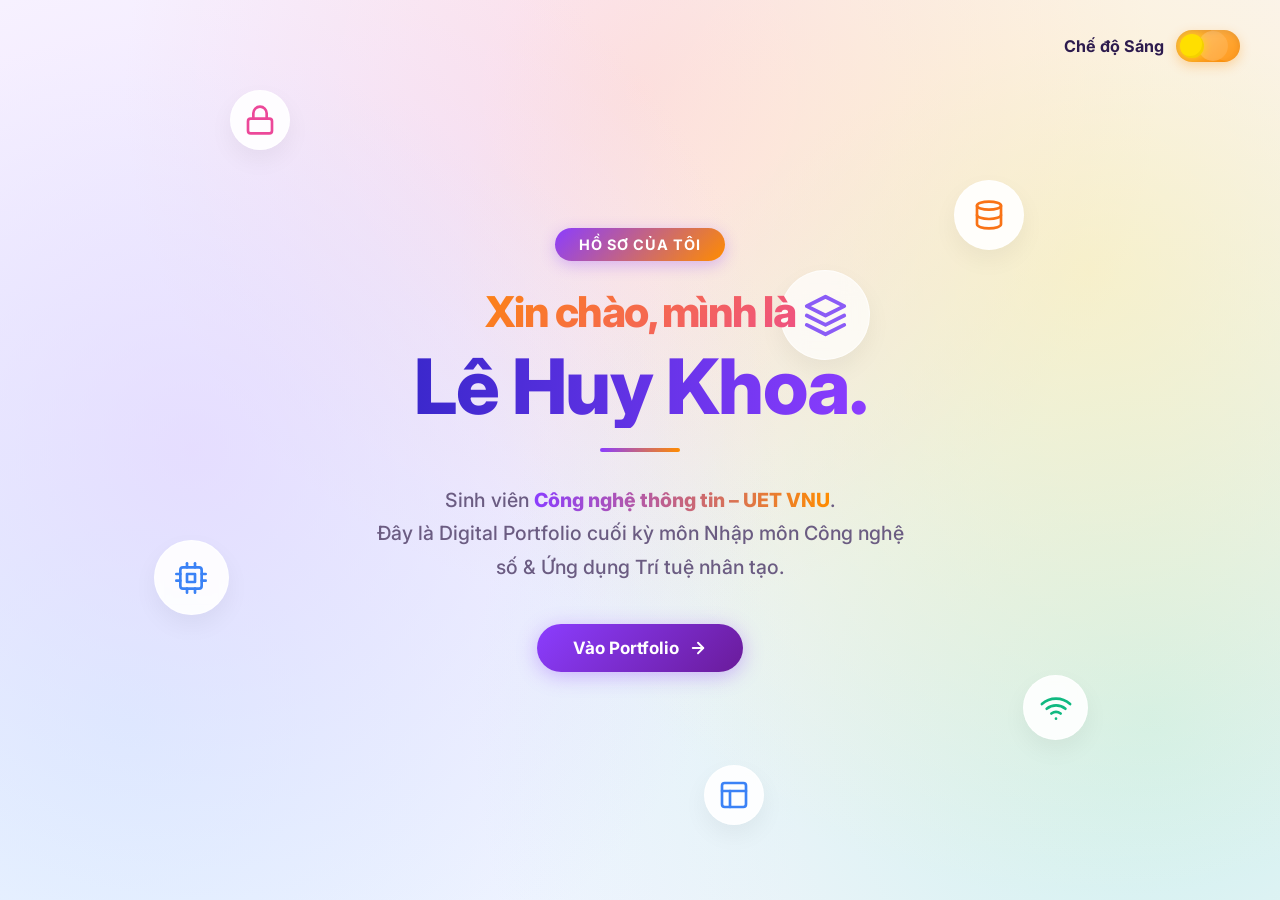
==== commit 713ac8f0: "Enhance UI animations: add text gradients, cinematic blur entrance, and smooth page transition" ====
--- a/index.html
+++ b/index.html
@@ -228,7 +228,12 @@
         }
         .welcome-h1 .hello-line {
             display: block;
-            color: var(--text-main);
+            background: linear-gradient(135deg, var(--accent-color), #ec4899);
+            -webkit-background-clip: text;
+            -webkit-text-fill-color: transparent;
+            background-clip: text;
+            font-size: clamp(1.8rem, 4vw, 2.5rem);
+            margin-bottom: 8px;
         }
         @keyframes gradientShift {
             0%   { background-position: 0% 50%; }
@@ -238,16 +243,21 @@
 
         /* ── Subtitle ── */
         .welcome-sub {
-            font-size: 1.1rem;
+            font-size: 1.15rem;
             font-weight: 500;
             color: var(--text-muted);
-            max-width: 520px;
-            line-height: 1.65;
-            margin-bottom: 36px;
-            opacity: 0;
-            animation: fadeUp 0.6s ease forwards 0.65s;
-        }
-        .welcome-sub strong { color: var(--primary-color); font-weight: 700; }
+            max-width: 550px;
+            line-height: 1.7;
+            margin-bottom: 40px;
+            opacity: 0;
+            animation: fadeUp 0.8s cubic-bezier(0.2, 0.8, 0.2, 1) forwards 0.65s;
+        }
+        .welcome-sub strong { 
+            background: linear-gradient(90deg, var(--primary-color), var(--accent-color));
+            -webkit-background-clip: text;
+            -webkit-text-fill-color: transparent;
+            font-weight: 800; 
+        }
 
         /* ── CTA button ── */
         .btn-enter {
@@ -265,9 +275,9 @@
             cursor: pointer;
             text-decoration: none;
             box-shadow: 0 4px 20px rgba(139,61,255,0.35);
-            transition: transform 0.2s, box-shadow 0.2s;
-            opacity: 0;
-            animation: fadeUp 0.6s ease forwards 0.85s;
+            transition: transform 0.3s cubic-bezier(0.4, 0, 0.2, 1), box-shadow 0.3s;
+            opacity: 0;
+            animation: fadeUp 0.8s cubic-bezier(0.2, 0.8, 0.2, 1) forwards 0.85s;
             position: relative;
             overflow: hidden;
         }
@@ -286,18 +296,18 @@
 
         /* ── Divider line ── */
         .divider-line {
-            width: 60px; height: 3px;
+            width: 80px; height: 4px;
             background: linear-gradient(to right, var(--primary-color), var(--accent-color));
-            border-radius: 3px;
+            border-radius: 4px;
             margin: 0 auto 32px;
             opacity: 0;
-            animation: fadeUp 0.5s ease forwards 0.56s;
+            animation: fadeUp 0.8s cubic-bezier(0.2, 0.8, 0.2, 1) forwards 0.55s;
         }
 
         /* ── Animations ── */
         @keyframes fadeUp {
-            from { opacity:0; transform:translateY(20px); }
-            to   { opacity:1; transform:translateY(0); }
+            from { opacity: 0; transform: translateY(30px) scale(0.95); filter: blur(8px); }
+            to   { opacity: 1; transform: translateY(0) scale(1); filter: blur(0); }
         }
 
         @media (max-width: 992px) {
@@ -383,12 +393,14 @@
             localStorage.setItem('theme', next);
         });
 
-        // Fade out on navigate
+        // Fade out on navigate with WOW effect
         document.querySelector('.btn-enter').addEventListener('click', function(e) {
             e.preventDefault();
-            document.body.style.transition = 'opacity 0.4s';
-            document.body.style.opacity   = '0';
-            setTimeout(() => { window.location.href = this.href; }, 400);
+            document.body.style.transition = 'all 1s cubic-bezier(0.4, 0, 0.2, 1)';
+            document.body.style.opacity = '0';
+            document.body.style.transform = 'scale(1.1) translateY(-20px)';
+            document.body.style.filter = 'blur(12px)';
+            setTimeout(() => { window.location.href = this.href; }, 900);
         });
     </script>
 </body>
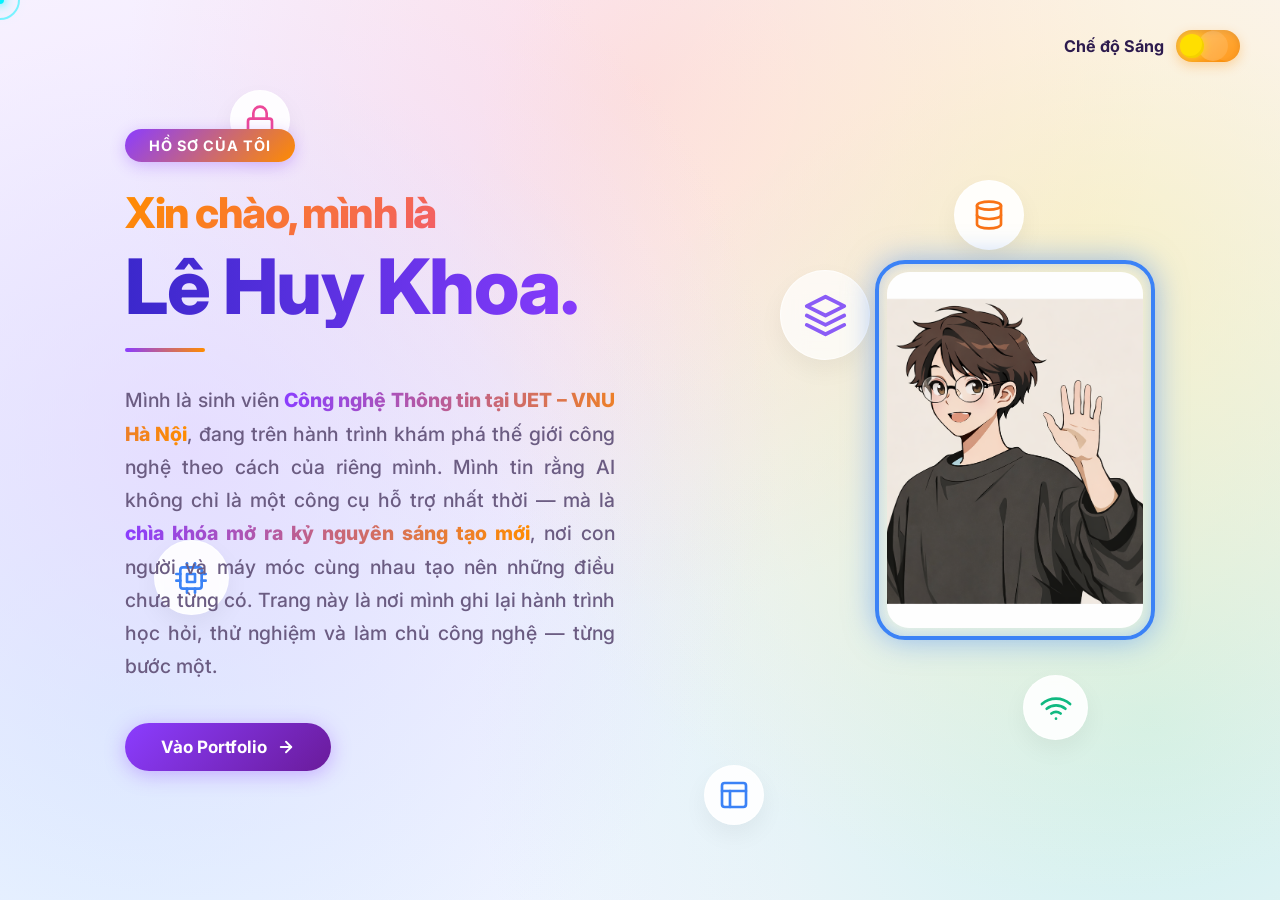
==== commit a1503871: "feat: redesign index.html, update cursor to hollow hex, change hover color to red" ====
--- a/index.html
+++ b/index.html
@@ -57,6 +57,7 @@
             overflow: hidden;
             -webkit-font-smoothing: antialiased;
             transition: background-color 0.4s ease, color 0.4s ease;
+            cursor: none; /* Hide default cursor */
         }
 
         [data-theme="dark"] body {
@@ -151,6 +152,13 @@
             background: rgba(26,16,60,0.7);
             border: 1px solid rgba(157,93,255,0.2);
             box-shadow: 0 10px 25px rgba(0,0,0,0.3);
+        }
+        .tech-bubble {
+            transition: filter 0.3s cubic-bezier(0.4, 0, 0.2, 1);
+        }
+        .tech-bubble:hover {
+            filter: brightness(1.2) drop-shadow(0 0 15px currentColor);
+            cursor: pointer;
         }
         .tech-bubble svg { width: 32px; height: 32px; }
         .bubble-pink  { color: #ec4899; }
@@ -179,14 +187,109 @@
         .welcome-stage {
             position: relative;
             z-index: 2;
-            height: 100vh;
+            min-height: 100vh;
             display: flex;
-            flex-direction: column;
+            flex-direction: row;
             align-items: center;
-            justify-content: center;
-            text-align: center;
-            padding: 2rem;
-            gap: 0;
+            justify-content: space-between;
+            text-align: left;
+            padding: 4rem 5rem;
+            max-width: 1200px;
+            margin: 0 auto;
+            gap: 50px;
+        }
+        .welcome-content {
+            flex: 1;
+            max-width: 600px;
+            z-index: 2;
+        }
+        .welcome-image {
+            flex: 1;
+            display: flex;
+            justify-content: flex-end;
+            align-items: center;
+            opacity: 0;
+            animation: fadeUp 0.8s cubic-bezier(0.2, 0.8, 0.2, 1) forwards 0.85s;
+        }
+        .avatar-glow {
+            position: relative;
+            width: 280px;
+            height: 380px;
+            border-radius: 30px;
+            padding: 8px;
+            background: rgba(255, 255, 255, 0.05);
+            border: 4px solid #3b82f6;
+            box-shadow: 0 0 30px rgba(59, 130, 246, 0.5), inset 0 0 15px rgba(59, 130, 246, 0.3);
+            animation: floatImage 6s infinite ease-in-out;
+            transition: all 0.3s ease;
+        }
+        .avatar-glow:hover {
+            transform: scale(1.05) !important;
+            border-color: #8b3dff;
+            box-shadow: 0 0 50px rgba(139, 61, 255, 0.8);
+        }
+        .avatar-img {
+            width: 100%;
+            height: 100%;
+            object-fit: cover;
+            border-radius: 22px;
+            border: none;
+        }
+        @keyframes floatImage {
+            0%, 100% { transform: translateY(0); }
+            50% { transform: translateY(-15px); }
+        }
+
+        /* ── Cursor ── */
+        a, button, .hover-target { cursor: none !important; }
+        .cursor-dot, .cursor-outline {
+            position: fixed;
+            top: 0; left: 0;
+            z-index: 9999;
+            pointer-events: none;
+        }
+        .cursor-dot {
+            width: 8px; height: 8px;
+            background: #00f3ff;
+            border-radius: 50%;
+            transform: translate(-50%, -50%);
+            box-shadow: 0 0 10px #00f3ff, 0 0 20px #00f3ff;
+            transition: width 0.2s, height 0.2s, background-color 0.2s;
+        }
+        .cursor-outline {
+            width: 40px; height: 40px;
+            border: 2px solid rgba(0, 243, 255, 0.5);
+            border-radius: 50%;
+            transform: translate(-50%, -50%);
+            transition: border-color 0.2s, width 0.2s, height 0.2s;
+        }
+        .cursor-outline::after {
+            content: '';
+            position: absolute;
+            top: 50%; left: 50%;
+            width: 40px; height: 40px;
+            background-color: #00f3ff;
+            clip-path: polygon(50% 0%, 93.3% 25%, 93.3% 75%, 50% 100%, 6.7% 75%, 6.7% 25%, 50% 0%, 50% 4%, 10.2% 27%, 10.2% 73%, 50% 96%, 89.8% 73%, 89.8% 27%, 50% 4%);
+            opacity: 0;
+            transform: translate(-50%, -50%) rotate(0deg);
+            transition: width 0.2s, height 0.2s, opacity 0.2s;
+            animation: spinHex 1.2s linear infinite;
+        }
+        .cursor-outline.hover-hex {
+            border-color: transparent;
+        }
+        .cursor-outline.hover-hex::after {
+            opacity: 1;
+            width: 70px; height: 70px;
+            filter: drop-shadow(0 0 6px #00f3ff);
+        }
+        .cursor-dot.hover-hex {
+            background: transparent;
+            box-shadow: none;
+        }
+        @keyframes spinHex {
+            0%   { transform: translate(-50%, -50%) rotate(0deg); }
+            100% { transform: translate(-50%, -50%) rotate(360deg); }
         }
 
         /* ── Badge (matches .code-badge) ── */
@@ -289,17 +392,22 @@
             opacity: 0;
             transition: opacity 0.2s;
         }
-        .btn-enter:hover { transform: translateY(-3px); box-shadow: 0 8px 30px rgba(139,61,255,0.5); }
+        .btn-enter:hover { 
+            transform: translateY(-8px) scale(1.15); 
+            box-shadow: 0 15px 40px rgba(255, 140, 0, 0.6), 0 0 25px rgba(139, 61, 255, 0.8); 
+            background: linear-gradient(135deg, #ff8c00, #ec4899);
+            color: #fff;
+        }
         .btn-enter:hover::before { opacity: 1; }
-        .btn-enter svg { transition: transform 0.2s; }
-        .btn-enter:hover svg { transform: translateX(4px); }
+        .btn-enter svg { transition: transform 0.4s cubic-bezier(0.4, 0, 0.2, 1); }
+        .btn-enter:hover svg { transform: translateX(6px) scale(1.1); }
 
         /* ── Divider line ── */
         .divider-line {
             width: 80px; height: 4px;
             background: linear-gradient(to right, var(--primary-color), var(--accent-color));
             border-radius: 4px;
-            margin: 0 auto 32px;
+            margin: 0 0 32px 0;
             opacity: 0;
             animation: fadeUp 0.8s cubic-bezier(0.2, 0.8, 0.2, 1) forwards 0.55s;
         }
@@ -314,13 +422,26 @@
             .theme-toggle-wrapper { top:15px; right:20px; }
             .theme-label { display: none; }
             .bubble-3,.bubble-5,.bubble-6 { display: none; }
+            .welcome-stage {
+                flex-direction: column;
+                text-align: center;
+                justify-content: center;
+                padding: 6rem 2rem 2rem;
+            }
+            .divider-line { margin: 0 auto 32px; }
+            .welcome-image { justify-content: center; margin-top: 40px; }
+            .avatar-glow { width: 220px; height: 300px; }
         }
         @media (max-width: 600px) {
             .bubble-1,.bubble-2,.bubble-4 { display: none; }
+            .welcome-h1 { font-size: 2.5rem; }
         }
     </style>
 </head>
 <body>
+    <!-- Cursor Elements -->
+    <div class="cursor-dot" id="cursor-dot"></div>
+    <div class="cursor-outline" id="cursor-outline"></div>
 
     <!-- Theme Toggle (identical to main site) -->
     <div class="theme-toggle-wrapper">
@@ -354,24 +475,30 @@
 
     <!-- Welcome Content -->
     <div class="welcome-stage">
-        <div class="code-badge">Hồ Sơ Của Tôi</div>
-
-        <h1 class="welcome-h1">
-            <span class="hello-line">Xin chào, mình là</span>
-            <span class="name-line">Lê Huy Khoa.</span>
-        </h1>
-
-        <div class="divider-line"></div>
-
-        <p class="welcome-sub">
-            Sinh viên <strong>Công nghệ thông tin – UET VNU</strong>.<br>
-            Đây là Digital Portfolio cuối kỳ môn Nhập môn Công nghệ số &amp; Ứng dụng Trí tuệ nhân tạo.
-        </p>
-
-        <a href="portfolio.html" class="btn-enter">
-            Vào Portfolio
-            <svg width="18" height="18" viewBox="0 0 24 24" fill="none" stroke="currentColor" stroke-width="2.5" stroke-linecap="round" stroke-linejoin="round"><line x1="5" y1="12" x2="19" y2="12"></line><polyline points="12 5 19 12 12 19"></polyline></svg>
-        </a>
+        <div class="welcome-content">
+            <div class="code-badge hover-target">Hồ Sơ Của Tôi</div>
+
+            <h1 class="welcome-h1 hover-target">
+                <span class="hello-line">Xin chào, mình là</span>
+                <span class="name-line">Lê Huy Khoa.</span>
+            </h1>
+
+            <div class="divider-line"></div>
+
+            <p class="welcome-sub hover-target" style="text-align: justify; line-height: 1.7;">
+                Mình là sinh viên <strong>Công nghệ Thông tin tại UET – VNU Hà Nội</strong>, đang trên hành trình khám phá thế giới công nghệ theo cách của riêng mình. Mình tin rằng AI không chỉ là một công cụ hỗ trợ nhất thời — mà là <strong>chìa khóa mở ra kỷ nguyên sáng tạo mới</strong>, nơi con người và máy móc cùng nhau tạo nên những điều chưa từng có. Trang này là nơi mình ghi lại hành trình học hỏi, thử nghiệm và làm chủ công nghệ — từng bước một.
+            </p>
+
+            <a href="portfolio.html" class="btn-enter hover-target">
+                Vào Portfolio
+                <svg width="18" height="18" viewBox="0 0 24 24" fill="none" stroke="currentColor" stroke-width="2.5" stroke-linecap="round" stroke-linejoin="round"><line x1="5" y1="12" x2="19" y2="12"></line><polyline points="12 5 19 12 12 19"></polyline></svg>
+            </a>
+        </div>
+        <div class="welcome-image">
+            <div class="avatar-glow hover-target">
+                <img src="anh-icon.png" alt="Lê Huy Khoa" class="avatar-img">
+            </div>
+        </div>
     </div>
 
     <script>
@@ -381,7 +508,7 @@
         const lbl  = document.getElementById('theme-label');
 
         // Sync with saved preference
-        const saved = localStorage.getItem('theme') || 'light';
+        const saved = localStorage.getItem('portfolio-theme') || 'light';
         html.setAttribute('data-theme', saved);
         lbl.textContent = saved === 'dark' ? 'Chế độ Tối' : 'Chế độ Sáng';
 
@@ -390,7 +517,7 @@
             const next   = isDark ? 'light' : 'dark';
             html.setAttribute('data-theme', next);
             lbl.textContent = next === 'dark' ? 'Chế độ Tối' : 'Chế độ Sáng';
-            localStorage.setItem('theme', next);
+            localStorage.setItem('portfolio-theme', next);
         });
 
         // Fade out on navigate with WOW effect
@@ -402,6 +529,45 @@
             document.body.style.filter = 'blur(12px)';
             setTimeout(() => { window.location.href = this.href; }, 900);
         });
+
+        // ── Custom Star Cursor ──
+        const cursorDot = document.getElementById('cursor-dot');
+        const cursorOutline = document.getElementById('cursor-outline');
+        let mouseX = 0, mouseY = 0;
+        let outlineX = 0, outlineY = 0;
+
+        window.addEventListener('mousemove', (e) => {
+            mouseX = e.clientX;
+            mouseY = e.clientY;
+            // Update dot instantly
+            cursorDot.style.left = `${mouseX}px`;
+            cursorDot.style.top = `${mouseY}px`;
+        });
+
+        // Lerp for smooth outline tracking
+        function animateCursor() {
+            let dx = mouseX - outlineX;
+            let dy = mouseY - outlineY;
+            outlineX += dx * 0.2; // Speed factor
+            outlineY += dy * 0.2;
+            cursorOutline.style.left = `${outlineX}px`;
+            cursorOutline.style.top = `${outlineY}px`;
+            requestAnimationFrame(animateCursor);
+        }
+        animateCursor();
+
+        // Add hover effect
+        const hoverTargets = document.querySelectorAll('a, button, .hover-target');
+        hoverTargets.forEach(el => {
+            el.addEventListener('mouseenter', () => {
+                cursorOutline.classList.add('hover-hex');
+                cursorDot.classList.add('hover-hex');
+            });
+            el.addEventListener('mouseleave', () => {
+                cursorOutline.classList.remove('hover-hex');
+                cursorDot.classList.remove('hover-hex');
+            });
+        });
     </script>
 </body>
 </html>
